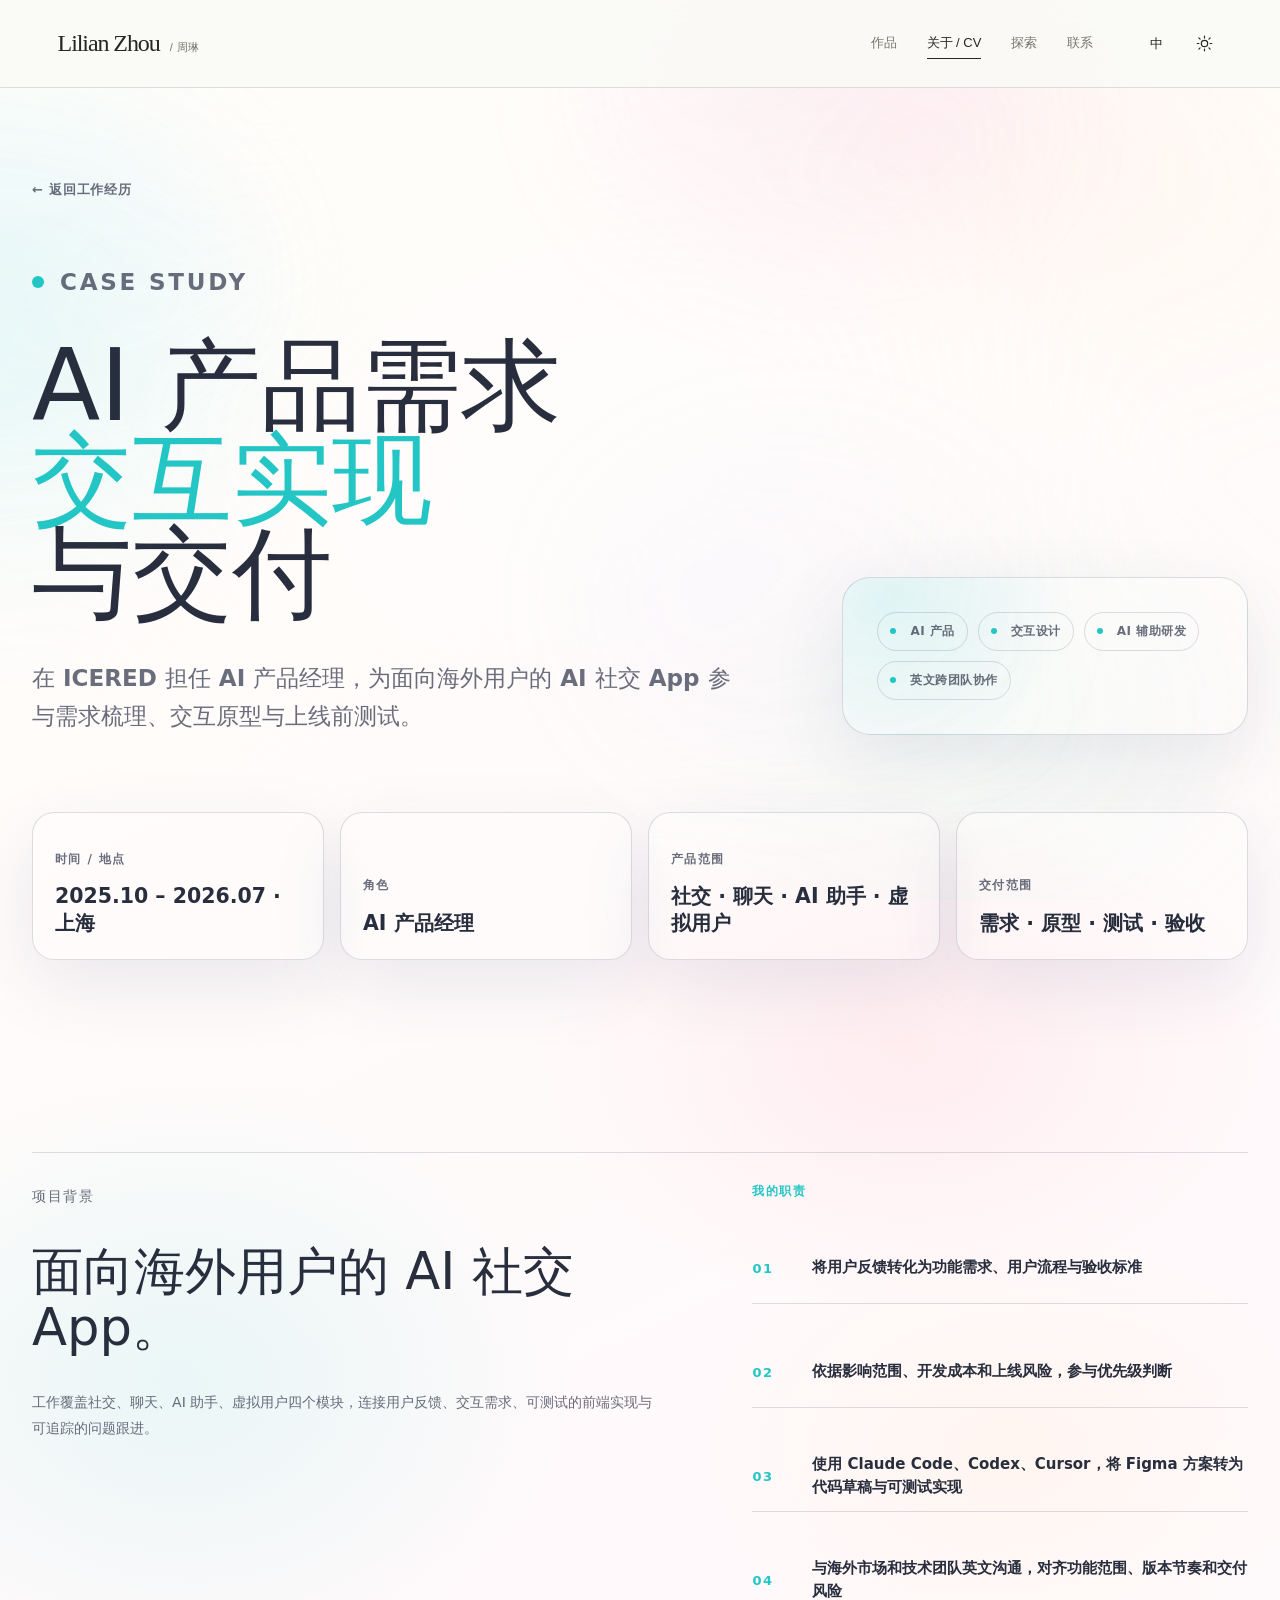
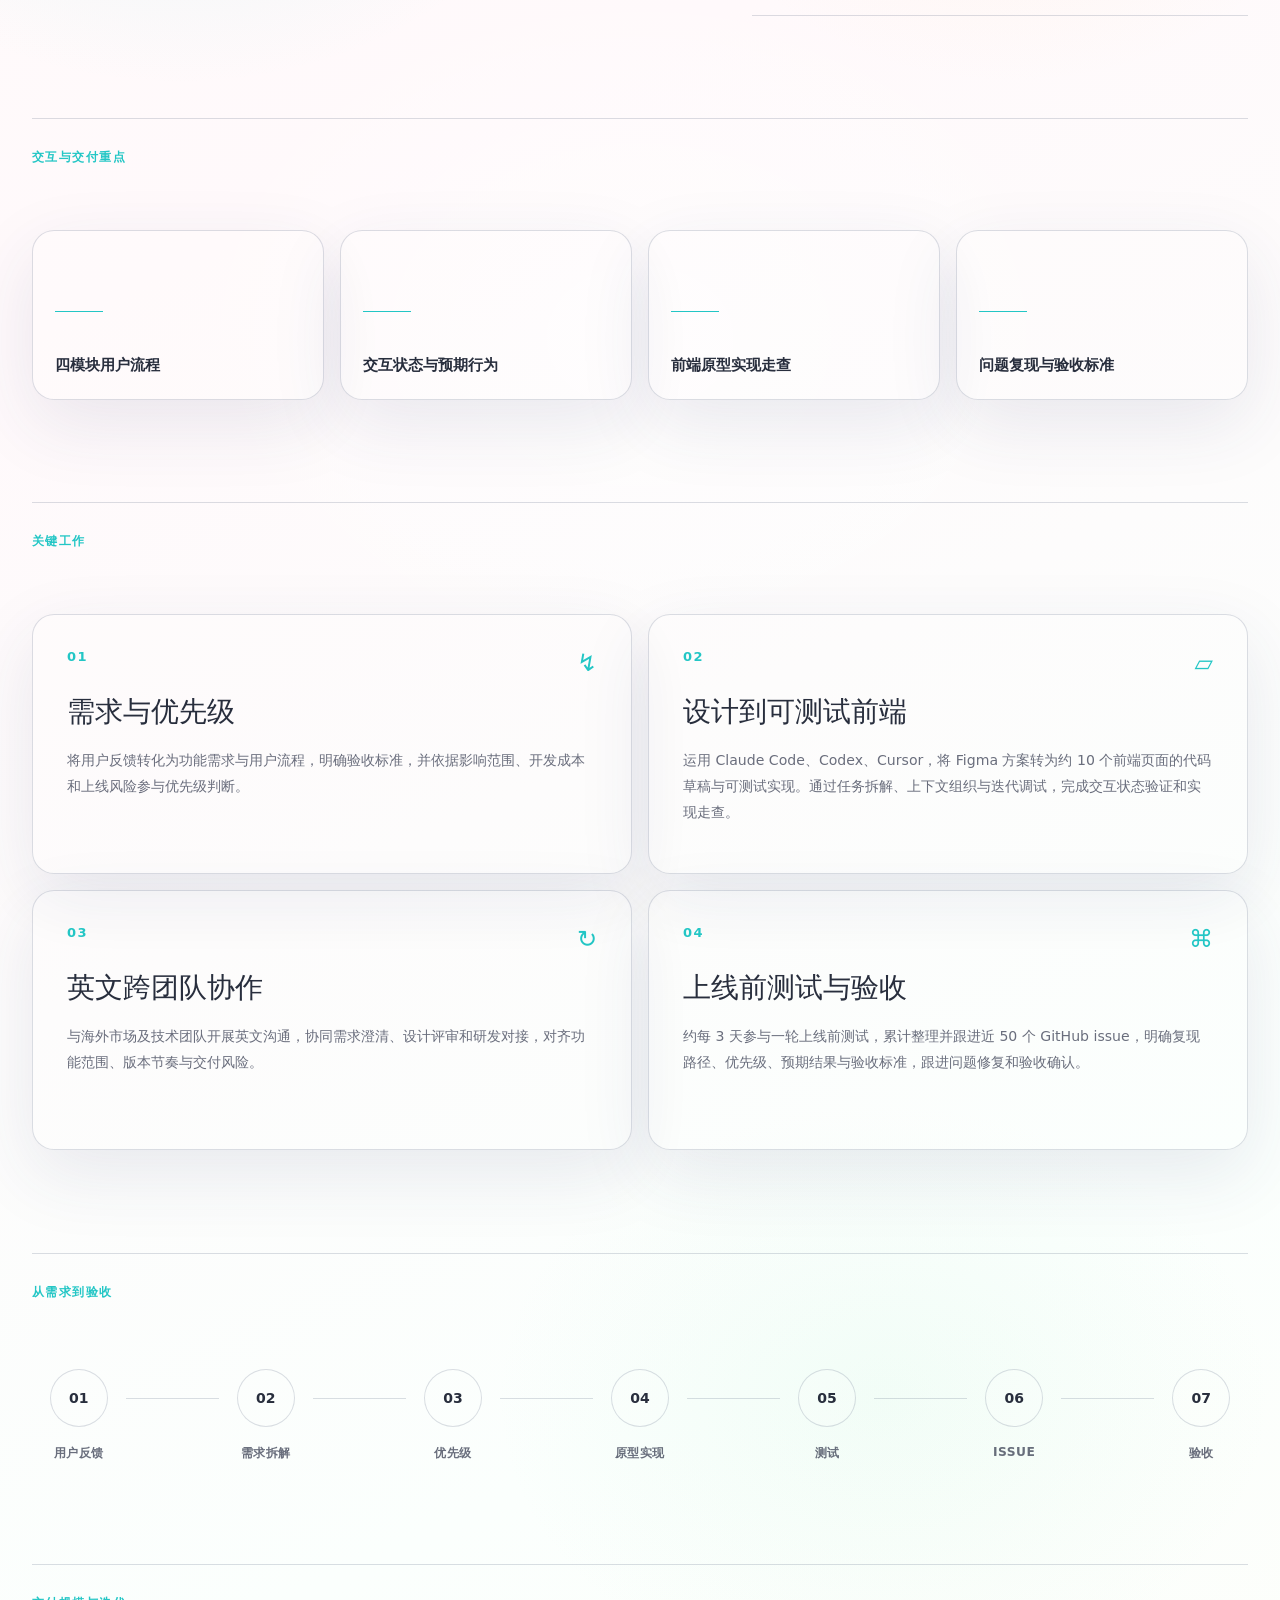
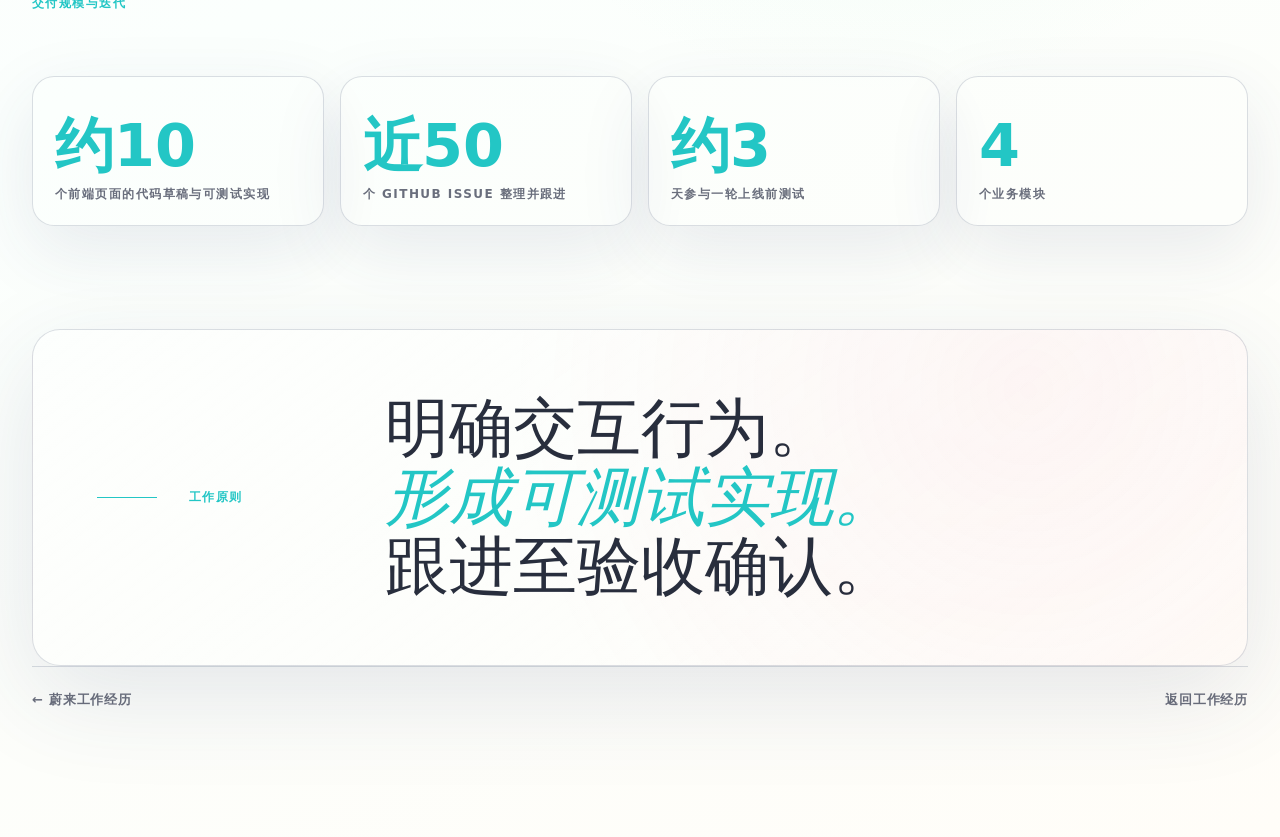
==== work/icered/index.html @ 960e30b1 "Use shared navigation on ICERED experience page" ====
<!doctype html>
<html lang="zh-CN">
  <head>
    <meta charset="utf-8">
    <meta name="viewport" content="width=device-width, initial-scale=1">
    <base href="../../">
    <meta
      name="description"
      content="ICERED AI 产品经理经历，2025.10 至 2026.07：海外 AI 社交产品需求、交互原型、AI 辅助研发与测试验收。"
    >
    <title>ICERED · 周琳 HMI 作品集</title>
    <link rel="icon" type="image/png" href="assets/favicon.png?v=hmi-20261022">
    <link rel="apple-touch-icon" href="assets/favicon.png?v=hmi-20261022">
    <link rel="stylesheet" href="styles.css?v=hmi-20261022">
    <link rel="stylesheet" href="career.css?v=hmi-20261022">
    <link rel="stylesheet" href="ambient.css?v=pointer-polish-20261022">
    <link rel="stylesheet" href="header-behavior.css?v=header-20261022">
    <link rel="stylesheet" href="click-feedback.css?v=pointer-polish-20261022">
  <link rel="stylesheet" href="global-header.css?v=nav-unified-20261023"></head>
  <body data-nav-context="about" data-theme="light" class="project-page experience-page">
    <div class="ambient" aria-hidden="true">
      <span class="glow glow-a"></span>
      <span class="glow glow-b"></span>
      <span class="glow glow-c"></span>
    </div>

    <header class="global-header">
  <div class="global-header-inner">
    <a class="global-brand" href="index.html#home" aria-label="Lilian Zhou · 首页">Lilian Zhou <span>/ 周琳</span></a>
    <nav class="global-nav" id="global-navigation" aria-label="主导航">
        <a href="index.html#project" data-nav="work">作品</a>
        <a href="index.html#about" data-nav="about">关于 / CV</a>
        <a href="index.html#gallery" data-nav="gallery">探索</a>
        <a href="index.html#contact" data-nav="contact">联系</a>
    </nav>
    <div class="global-controls">
      <button id="language" class="language-toggle" type="button" aria-label="Switch to English"><span class="lang-current" aria-hidden="true">中</span></button>
      <button id="theme" class="theme-toggle" type="button" aria-label="切换深色模式" aria-pressed="false">
        <svg class="theme-sun" viewBox="0 0 24 24" fill="none" aria-hidden="true"><circle cx="12" cy="12" r="4"/><path d="M12 2.8v2.1M12 19.1v2.1M4.9 4.9l1.5 1.5M17.6 17.6l1.5 1.5M2.8 12h2.1M19.1 12h2.1M4.9 19.1l1.5-1.5M17.6 6.4l1.5-1.5"/></svg>
        <svg class="theme-moon" viewBox="0 0 24 24" fill="none" aria-hidden="true"><path d="M20.1 14.5A7.9 7.9 0 0 1 9.5 3.9a8.5 8.5 0 1 0 10.6 10.6Z"/></svg>
      </button>
      <button class="global-menu-toggle" type="button" aria-controls="global-navigation" aria-expanded="false"><span data-menu-label>菜单</span><svg viewBox="0 0 24 24" fill="none" aria-hidden="true"><path d="M4 8h16M4 16h16"/></svg></button>
    </div>
  </div>
</header>

    <main class="experience-detail" id="experienceDetail">
      <p class="detail-loading" data-i18n="experience.loading">正在加载经历...</p>
    </main>

    <script src="experience-detail.js?v=ambient-20261022-2"></script>
    <script src="ambient.js?v=pointer-polish-20261022"></script>
    <script src="header-behavior.js?v=header-20261022"></script>
    <script src="click-feedback.js?v=pointer-polish-20261022"></script>
  <script src="global-header.js?v=nav-unified-20261023"></script></body>
</html>
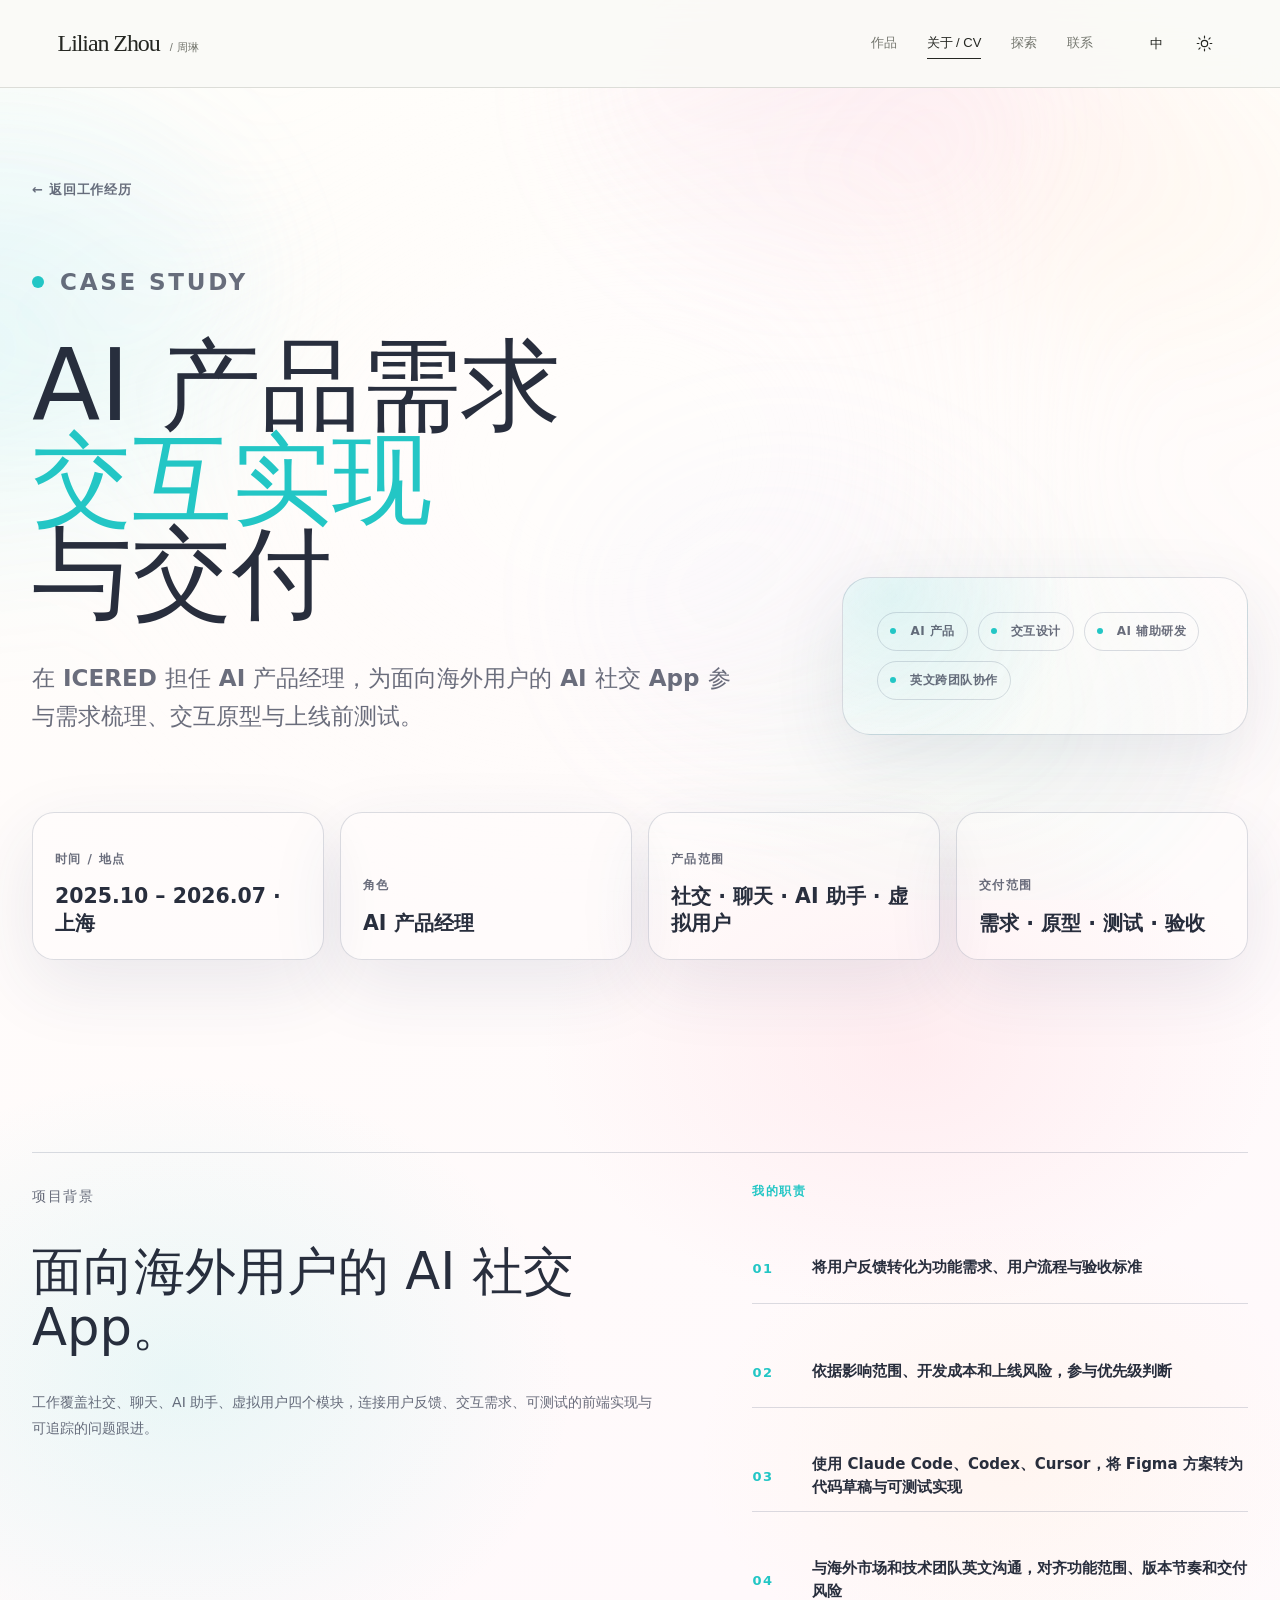
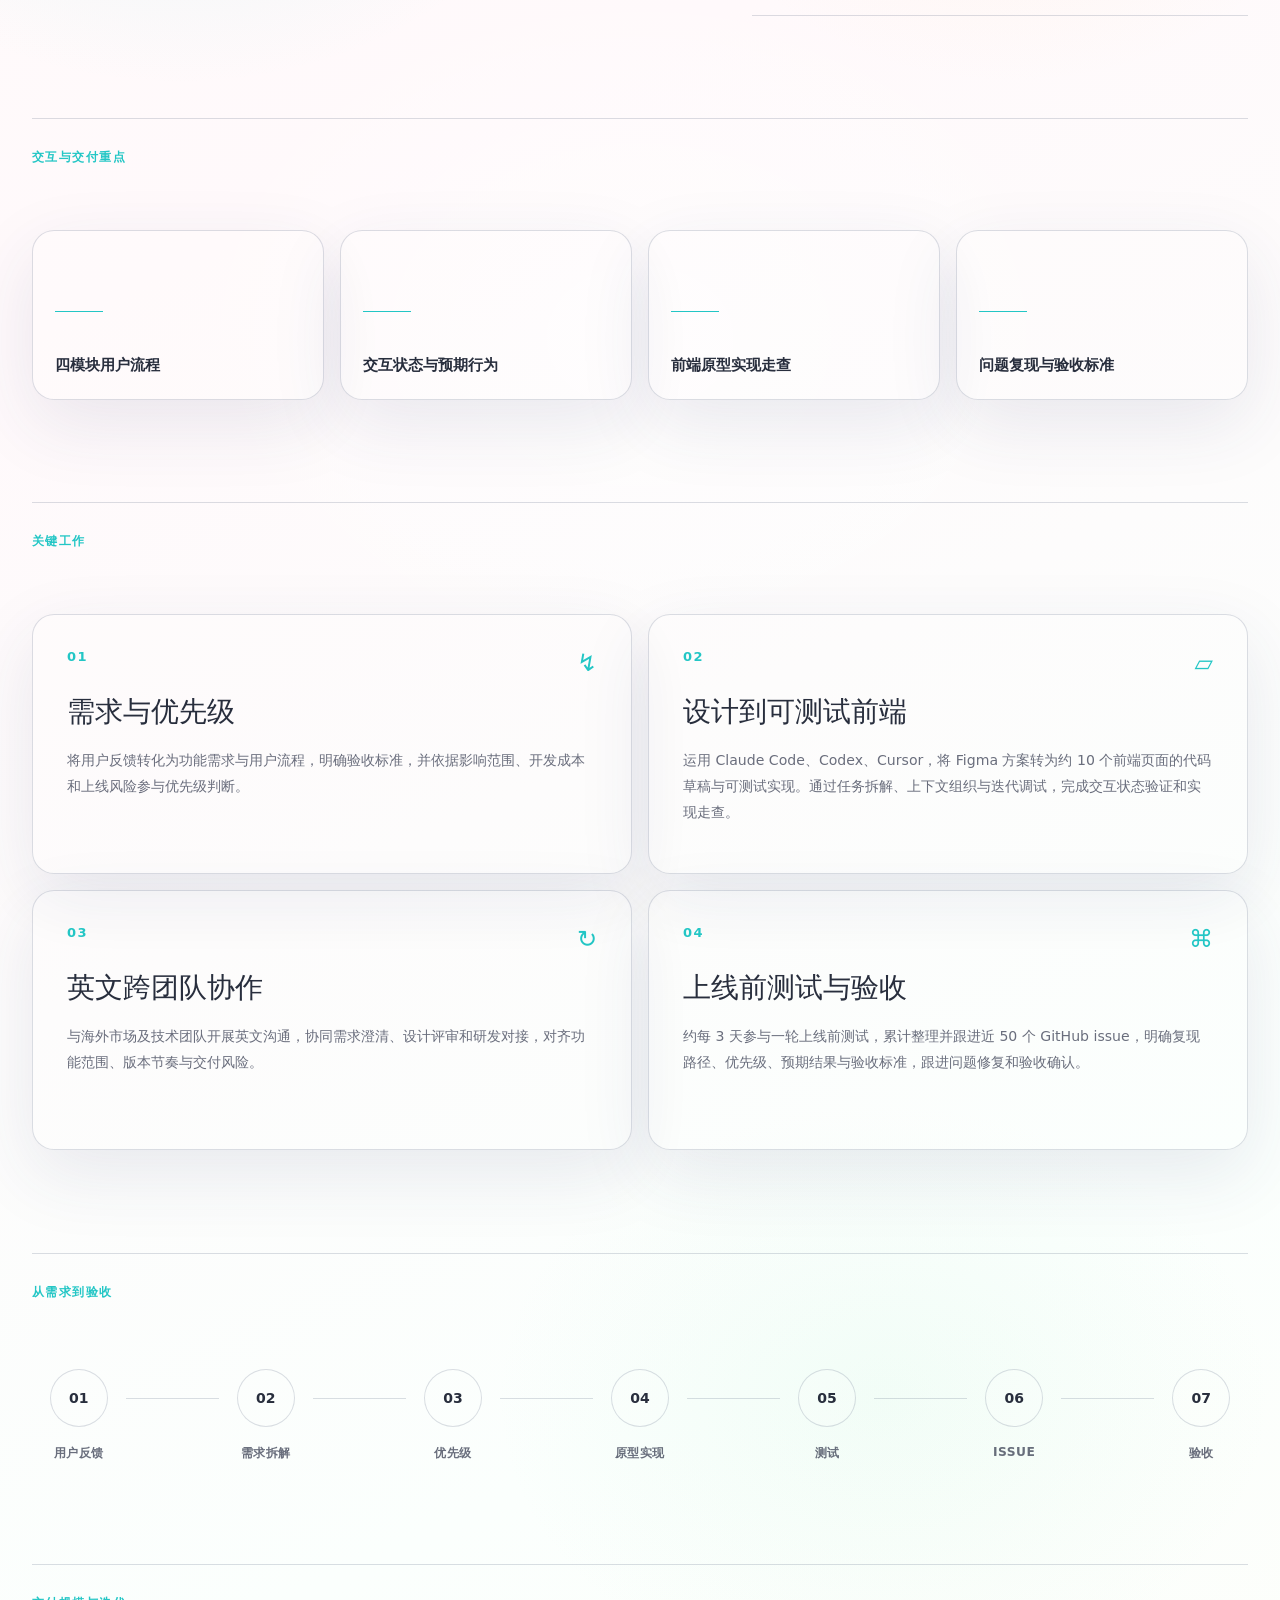
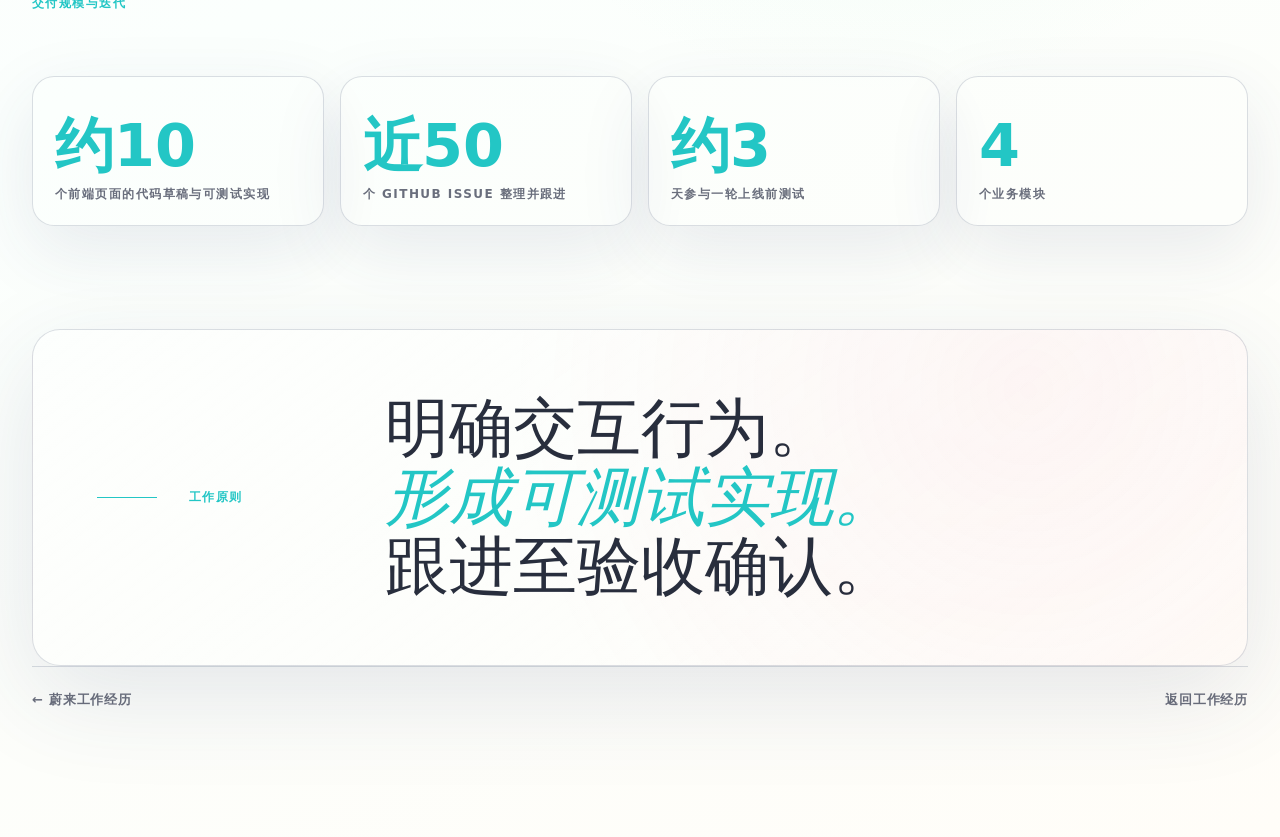
==== commit c4ab8189: "Refresh shared navigation style version on ICERED" ====
--- a/work/icered/index.html
+++ b/work/icered/index.html
@@ -16,7 +16,7 @@
     <link rel="stylesheet" href="ambient.css?v=pointer-polish-20261022">
     <link rel="stylesheet" href="header-behavior.css?v=header-20261022">
     <link rel="stylesheet" href="click-feedback.css?v=pointer-polish-20261022">
-  <link rel="stylesheet" href="global-header.css?v=nav-unified-20261023"></head>
+  <link rel="stylesheet" href="global-header.css?v=nav-unified-20261023-final"></head>
   <body data-nav-context="about" data-theme="light" class="project-page experience-page">
     <div class="ambient" aria-hidden="true">
       <span class="glow glow-a"></span>
@@ -53,4 +53,4 @@
     <script src="header-behavior.js?v=header-20261022"></script>
     <script src="click-feedback.js?v=pointer-polish-20261022"></script>
   <script src="global-header.js?v=nav-unified-20261023"></script></body>
-</html>+</html>
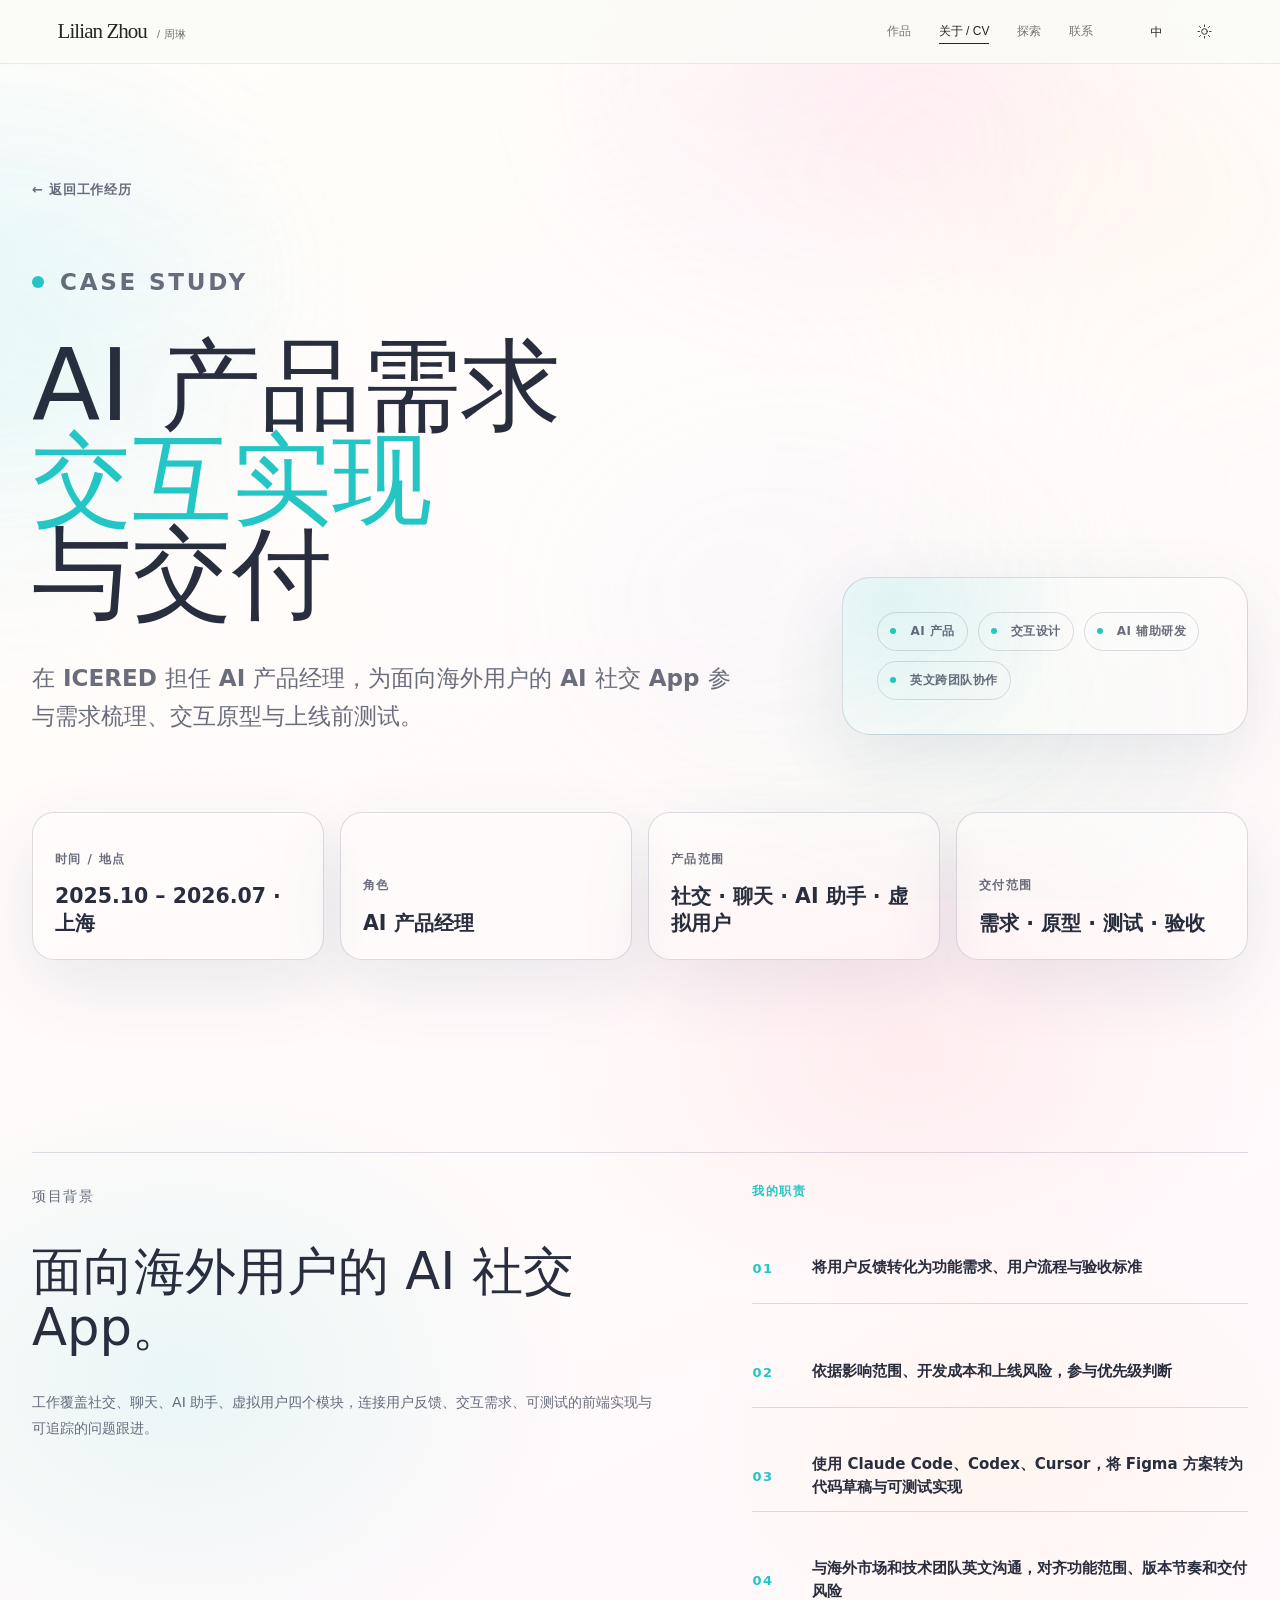
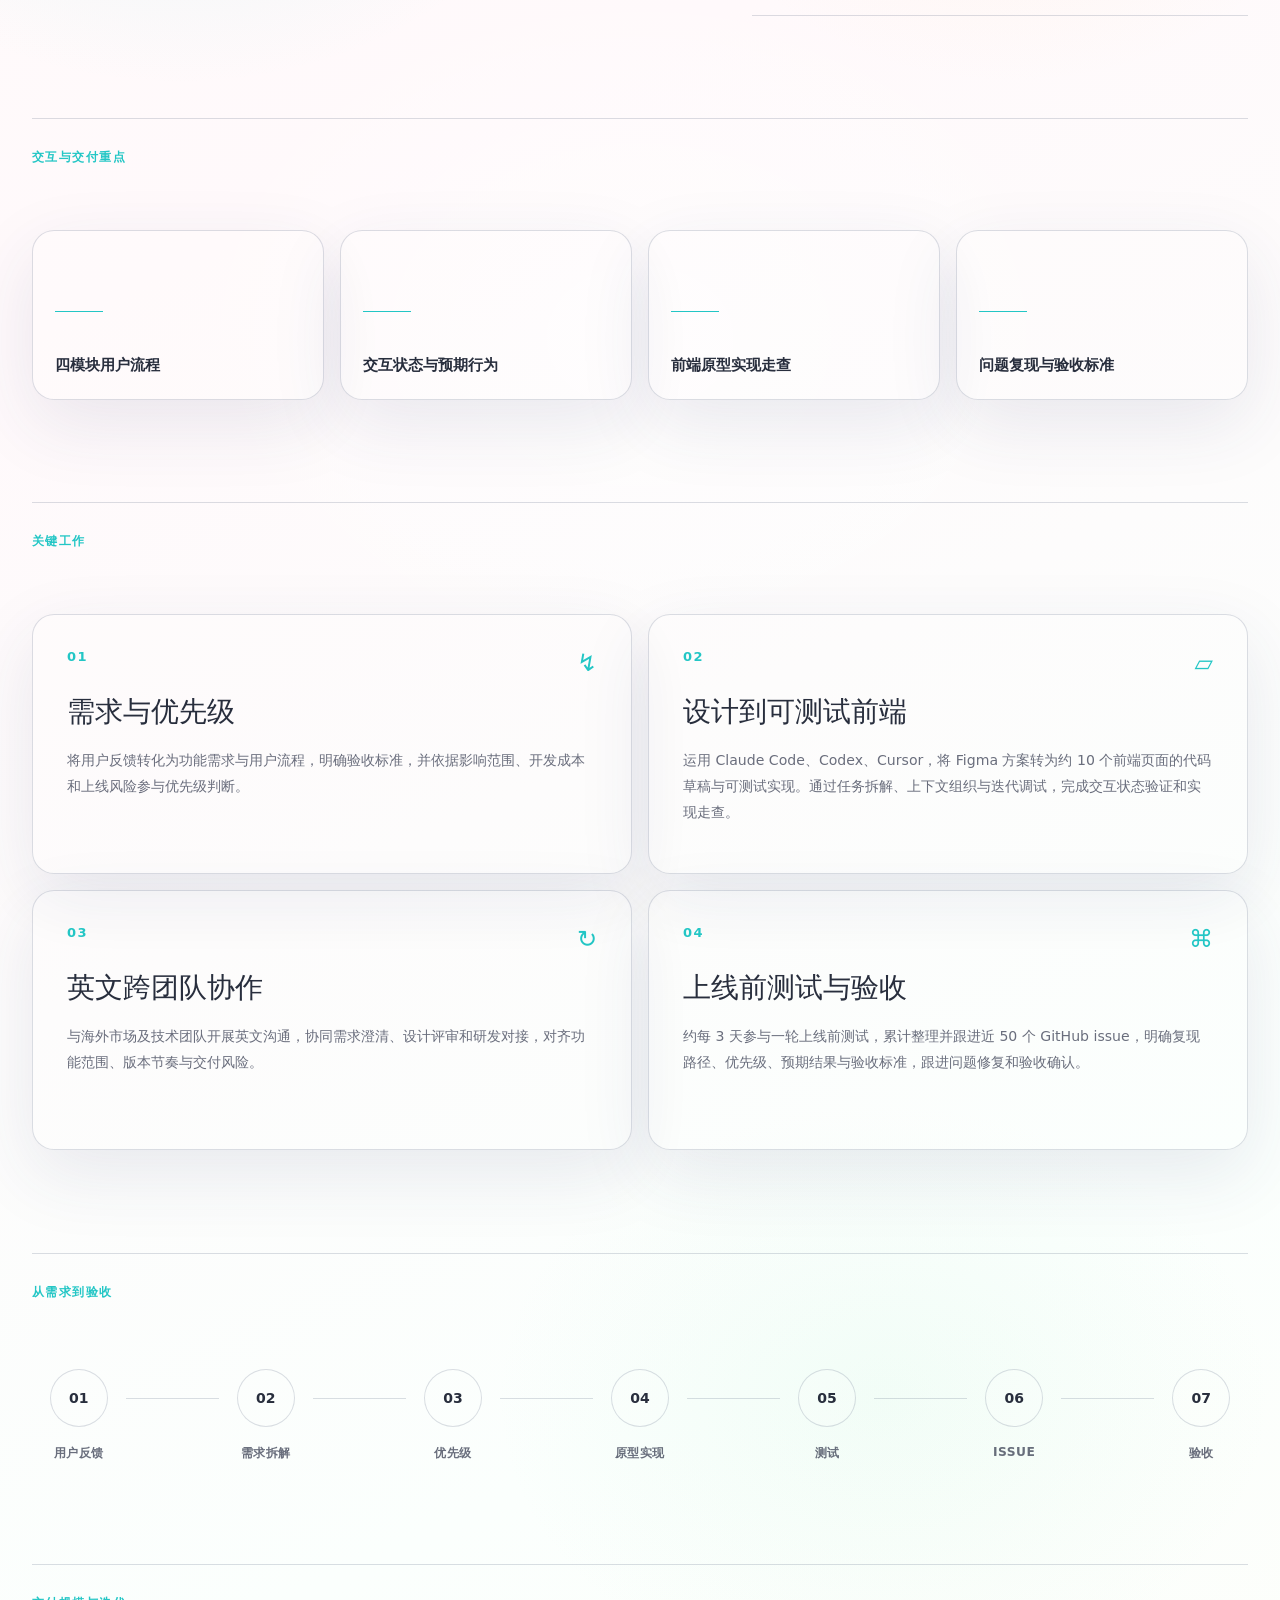
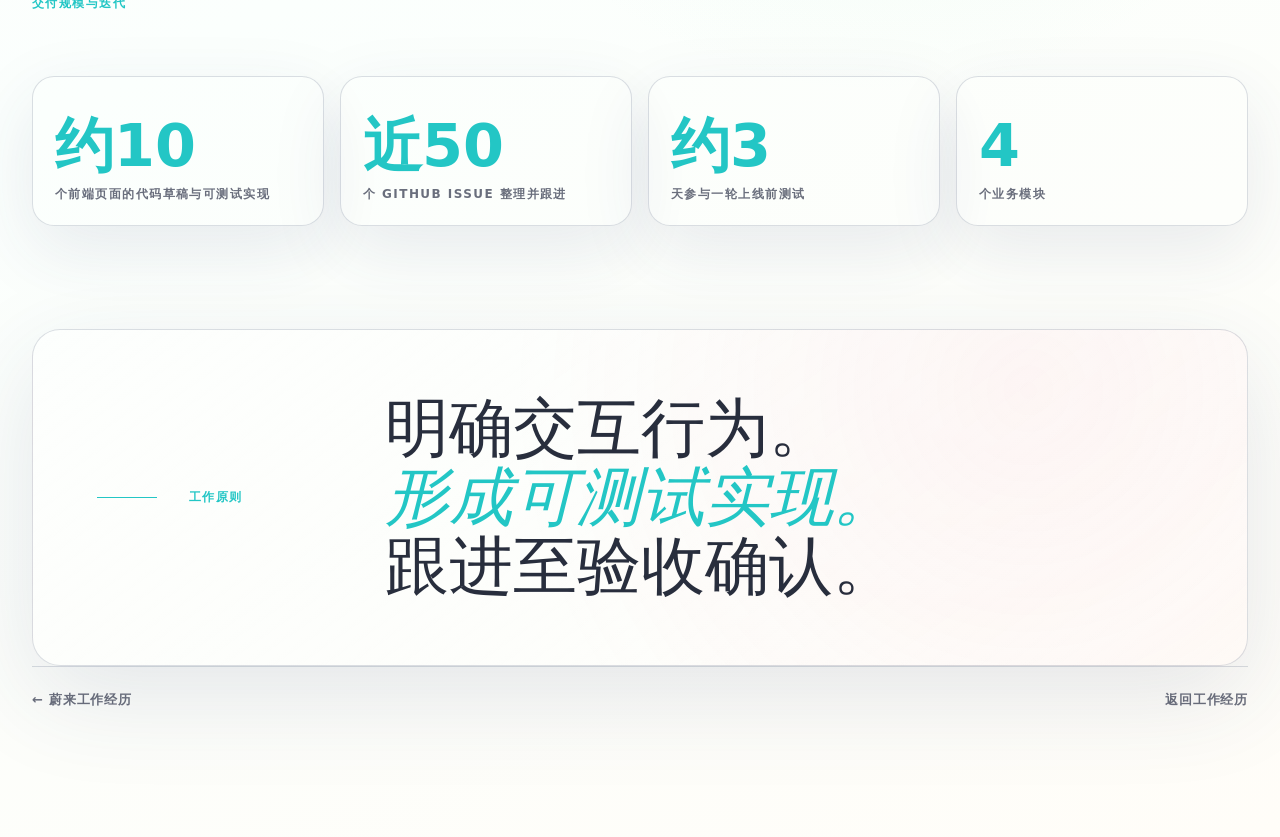
==== commit 1e6e89af: "Apply refined header style to ICERED" ====
--- a/work/icered/index.html
+++ b/work/icered/index.html
@@ -16,7 +16,7 @@
     <link rel="stylesheet" href="ambient.css?v=pointer-polish-20261022">
     <link rel="stylesheet" href="header-behavior.css?v=header-20261022">
     <link rel="stylesheet" href="click-feedback.css?v=pointer-polish-20261022">
-  <link rel="stylesheet" href="global-header.css?v=nav-unified-20261023-final"></head>
+  <link rel="stylesheet" href="global-header.css?v=nav-refined-20261023"></head>
   <body data-nav-context="about" data-theme="light" class="project-page experience-page">
     <div class="ambient" aria-hidden="true">
       <span class="glow glow-a"></span>
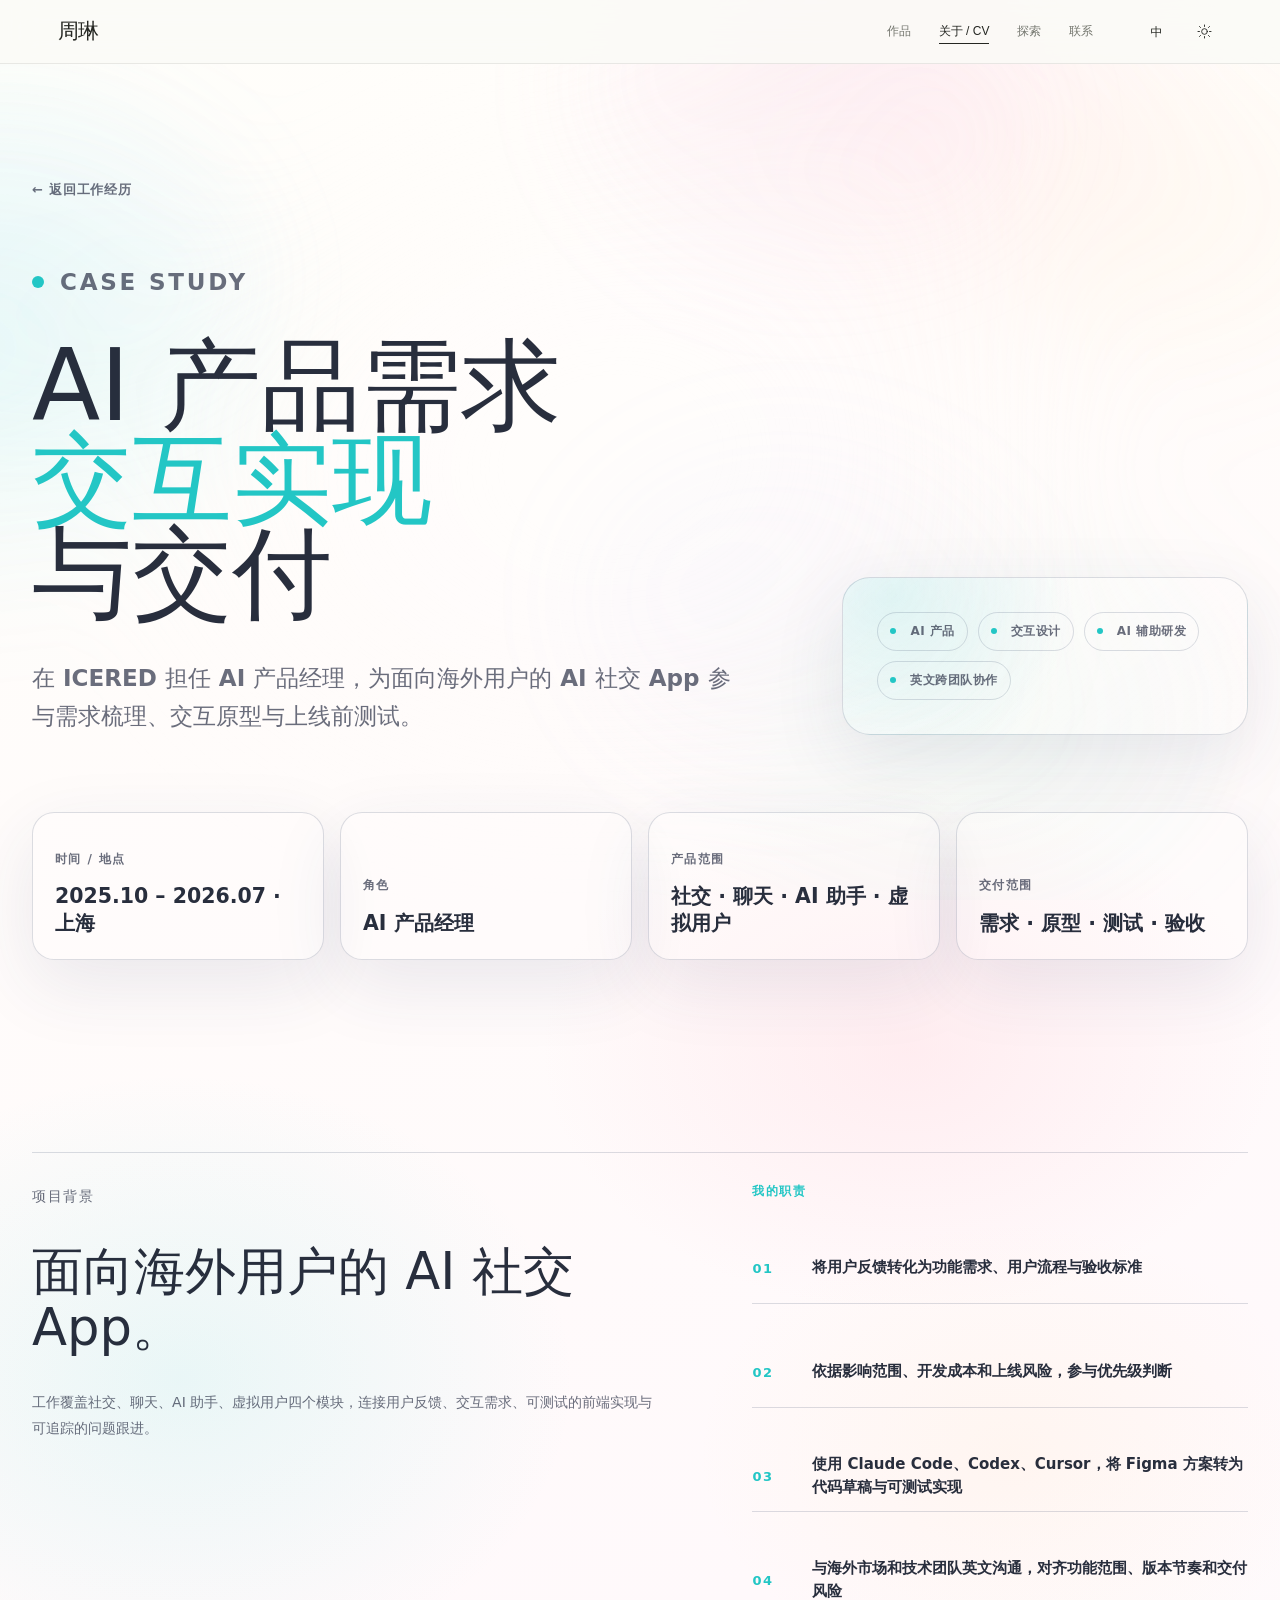
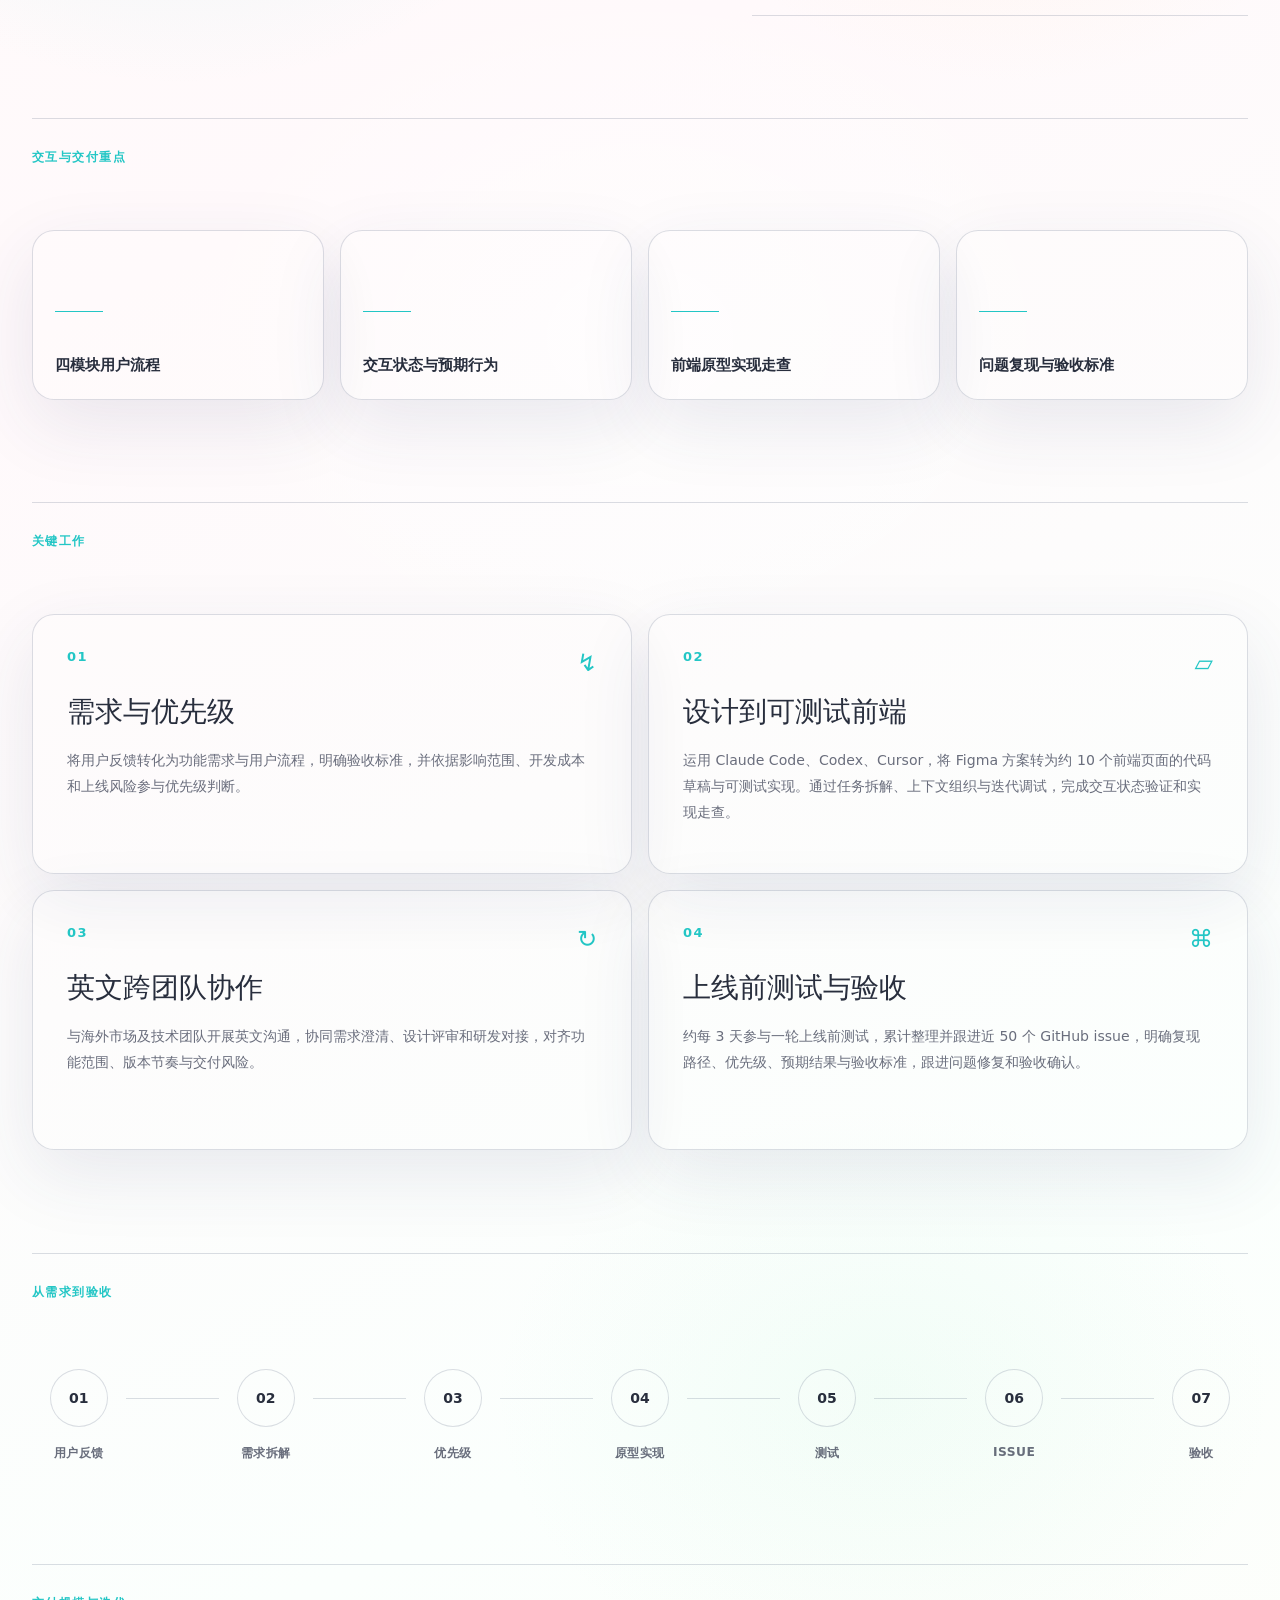
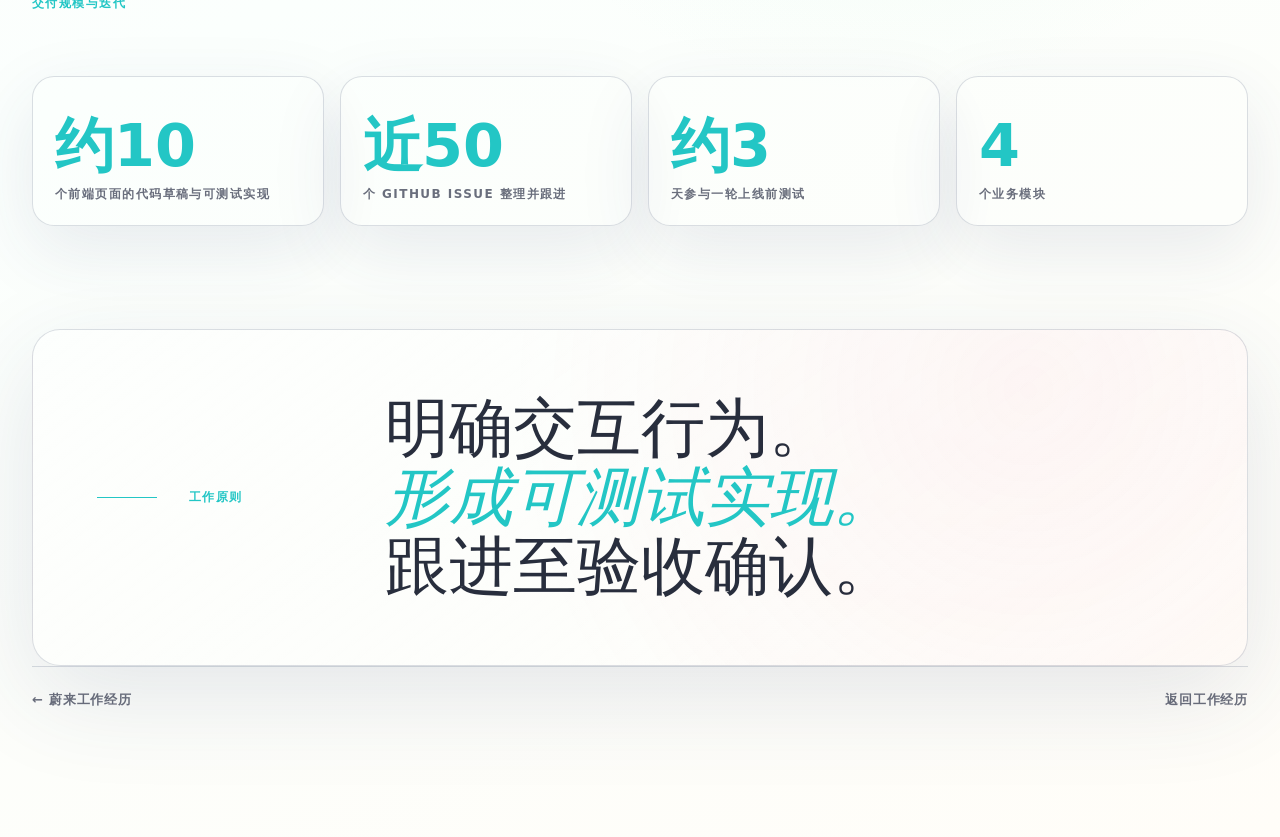
==== commit fe979760: "Localize ICERED navigation identity by language" ====
--- a/work/icered/index.html
+++ b/work/icered/index.html
@@ -26,7 +26,7 @@
 
     <header class="global-header">
   <div class="global-header-inner">
-    <a class="global-brand" href="index.html#home" aria-label="Lilian Zhou · 首页">Lilian Zhou <span>/ 周琳</span></a>
+    <a class="global-brand" href="index.html#home" aria-label="周琳 · 首页">周琳</a>
     <nav class="global-nav" id="global-navigation" aria-label="主导航">
         <a href="index.html#project" data-nav="work">作品</a>
         <a href="index.html#about" data-nav="about">关于 / CV</a>
@@ -52,5 +52,5 @@
     <script src="ambient.js?v=pointer-polish-20261022"></script>
     <script src="header-behavior.js?v=header-20261022"></script>
     <script src="click-feedback.js?v=pointer-polish-20261022"></script>
-  <script src="global-header.js?v=nav-unified-20261023"></script></body>
+  <script src="global-header.js?v=names-20261023"></script></body>
 </html>
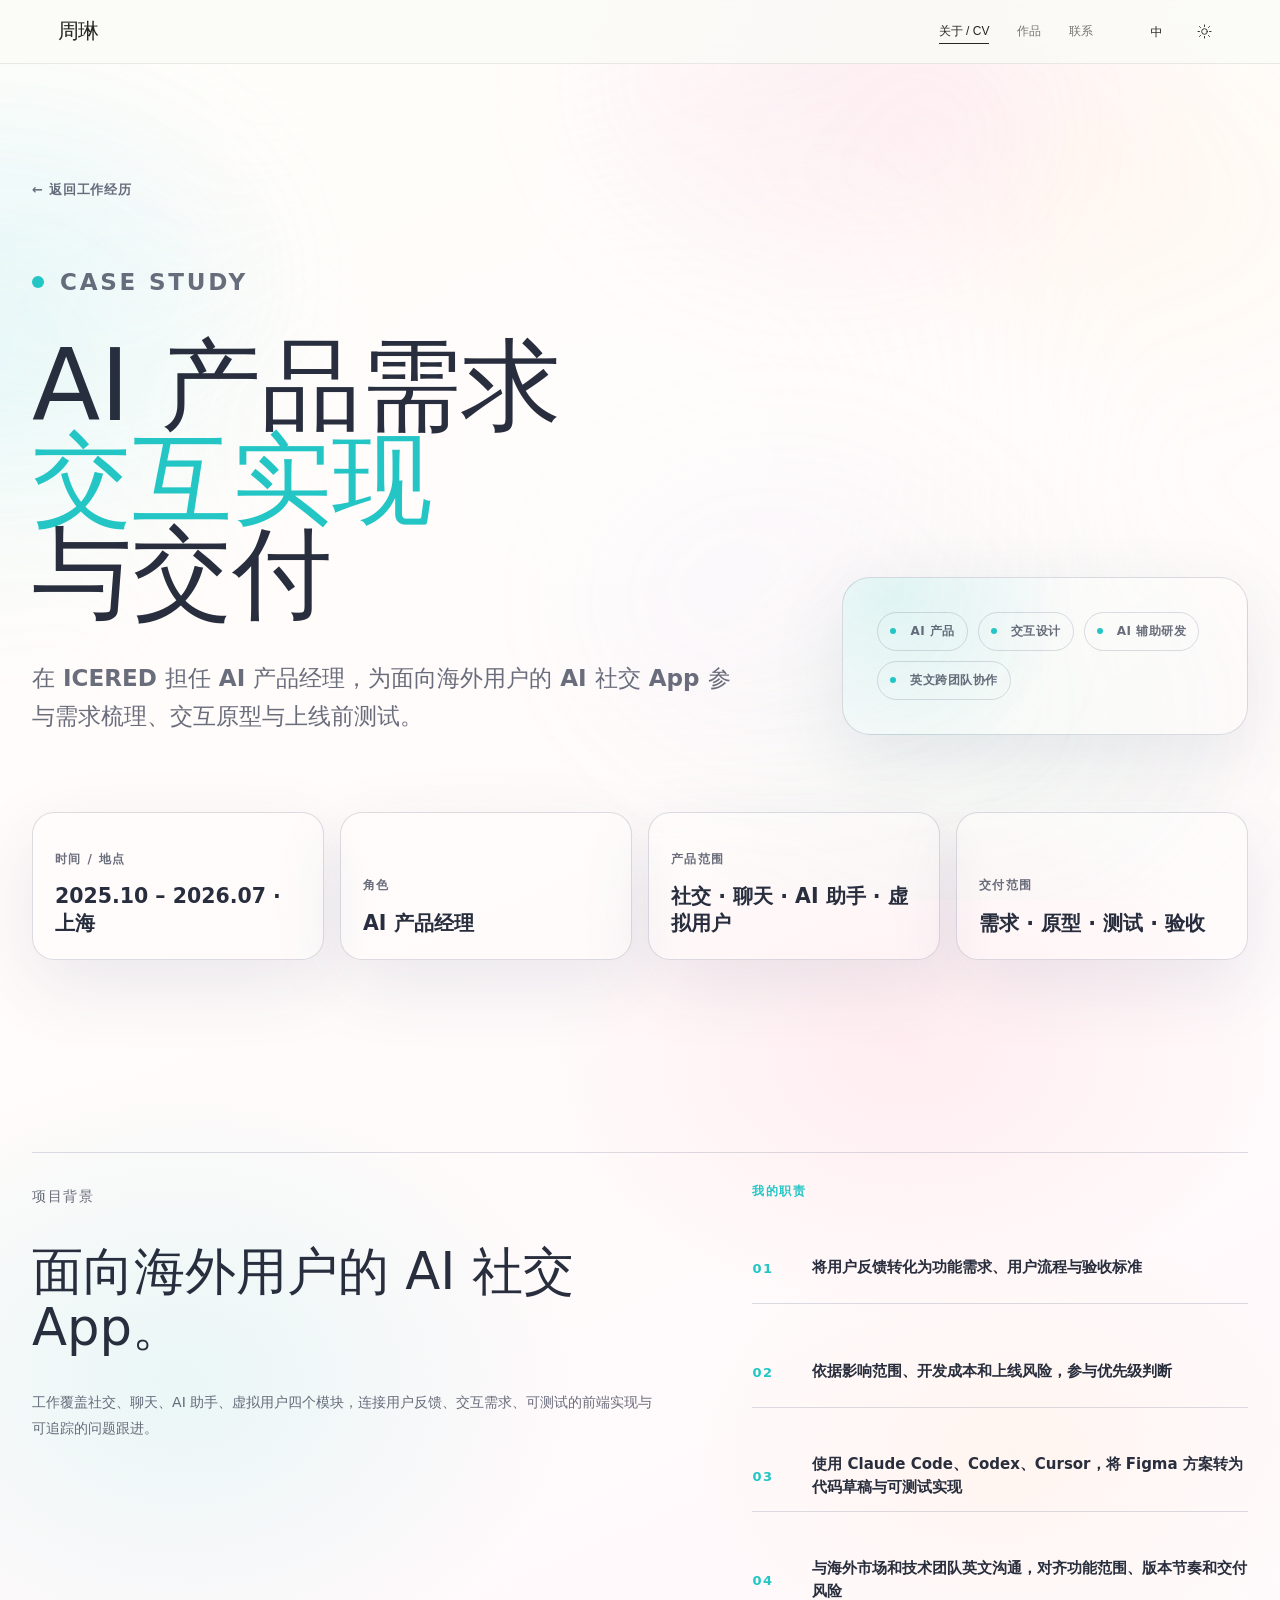
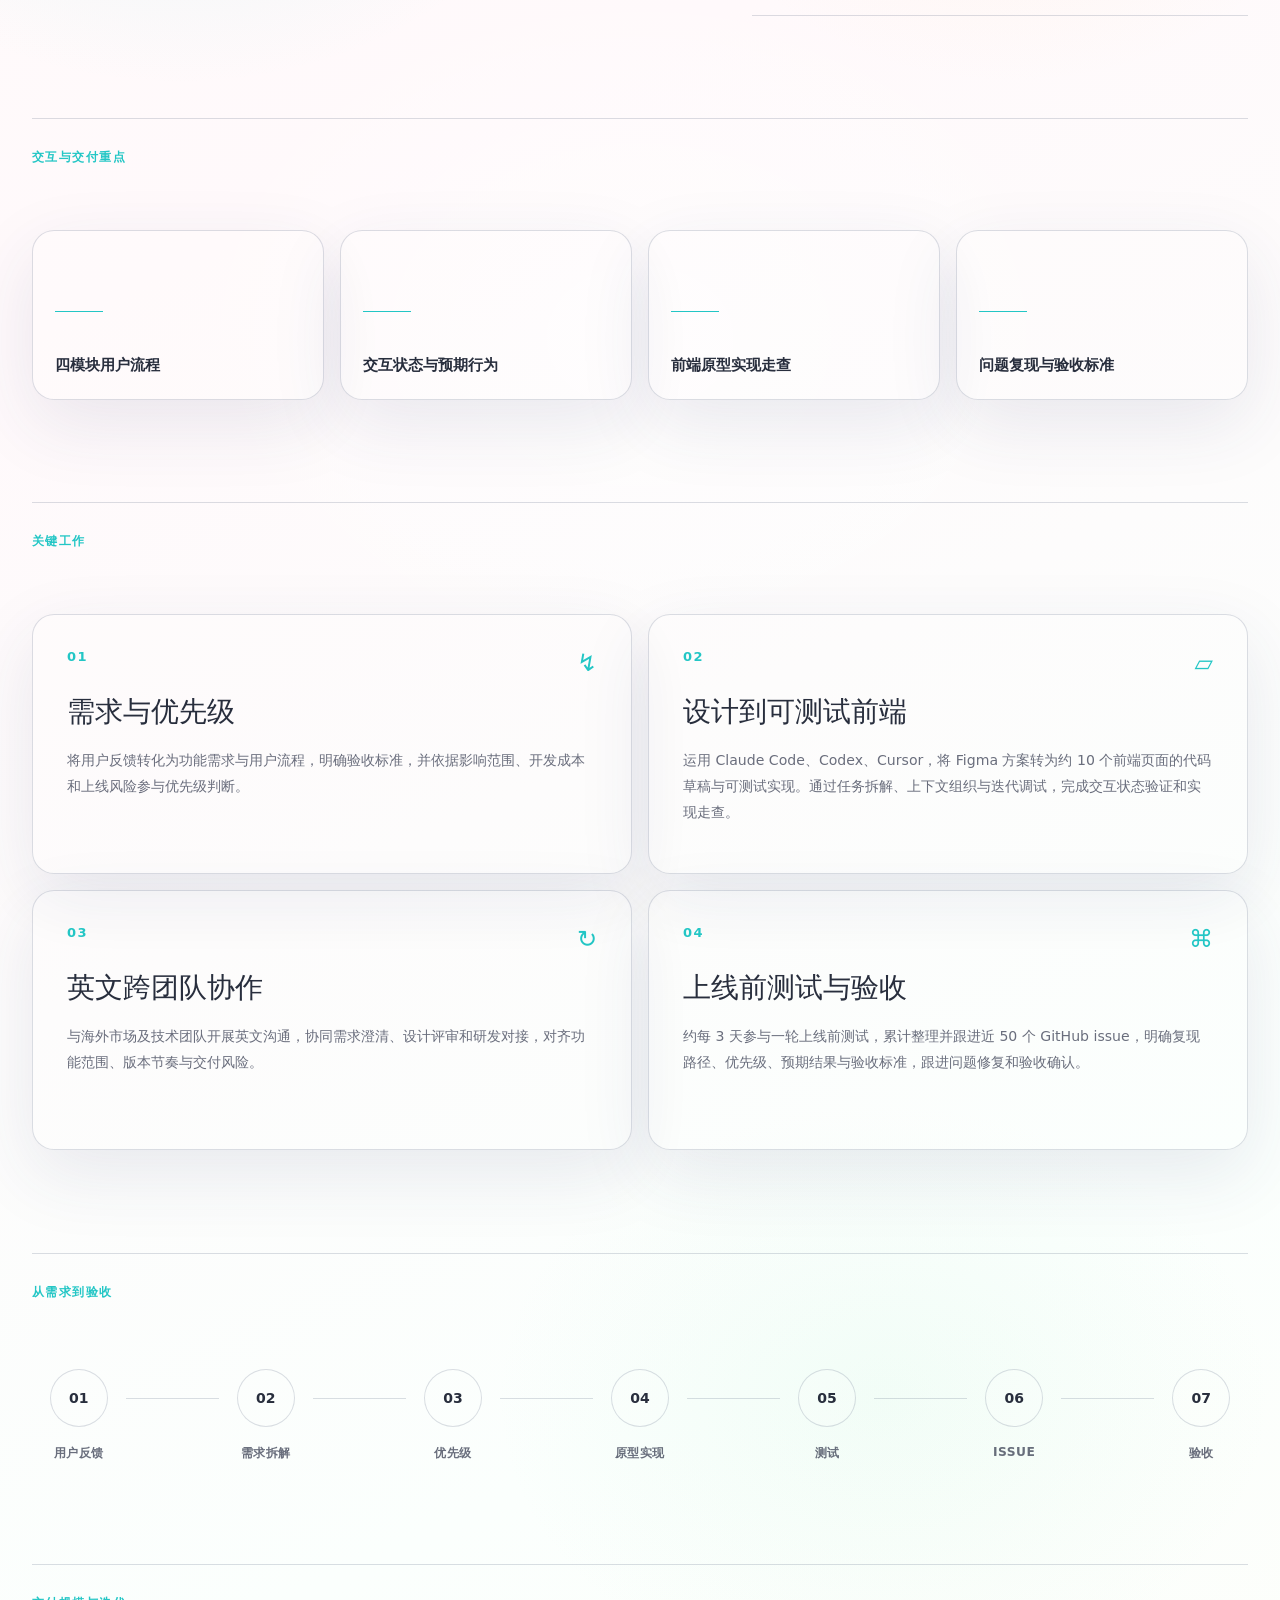
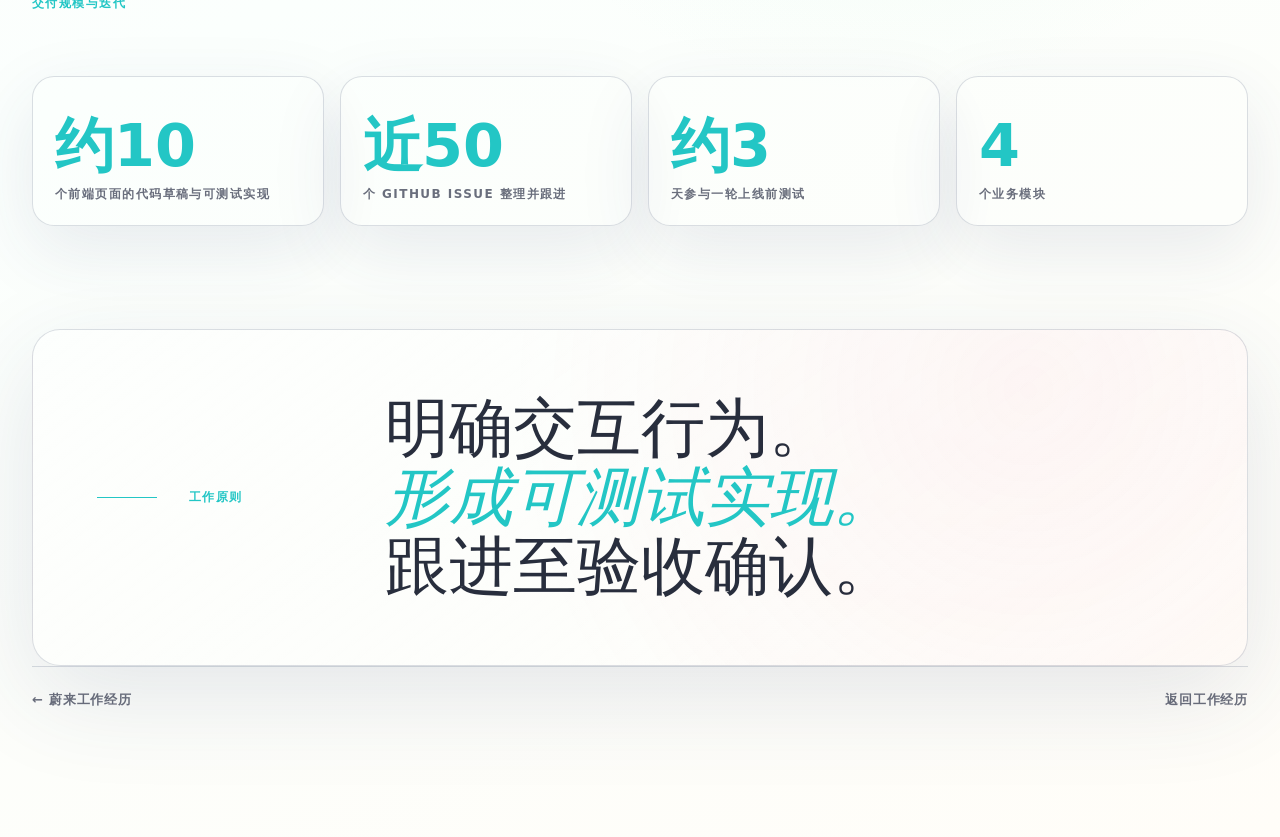
==== commit 92382bb2: "Align ICERED navigation with homepage reading order" ====
--- a/work/icered/index.html
+++ b/work/icered/index.html
@@ -28,9 +28,8 @@
   <div class="global-header-inner">
     <a class="global-brand" href="index.html#home" aria-label="周琳 · 首页">周琳</a>
     <nav class="global-nav" id="global-navigation" aria-label="主导航">
+        <a href="index.html#about" data-nav="about">关于 / CV</a>
         <a href="index.html#project" data-nav="work">作品</a>
-        <a href="index.html#about" data-nav="about">关于 / CV</a>
-        <a href="index.html#gallery" data-nav="gallery">探索</a>
         <a href="index.html#contact" data-nav="contact">联系</a>
     </nav>
     <div class="global-controls">
@@ -52,5 +51,5 @@
     <script src="ambient.js?v=pointer-polish-20261022"></script>
     <script src="header-behavior.js?v=header-20261022"></script>
     <script src="click-feedback.js?v=pointer-polish-20261022"></script>
-  <script src="global-header.js?v=names-20261023"></script></body>
+  <script src="global-header.js?v=work-gallery-20261023"></script></body>
 </html>
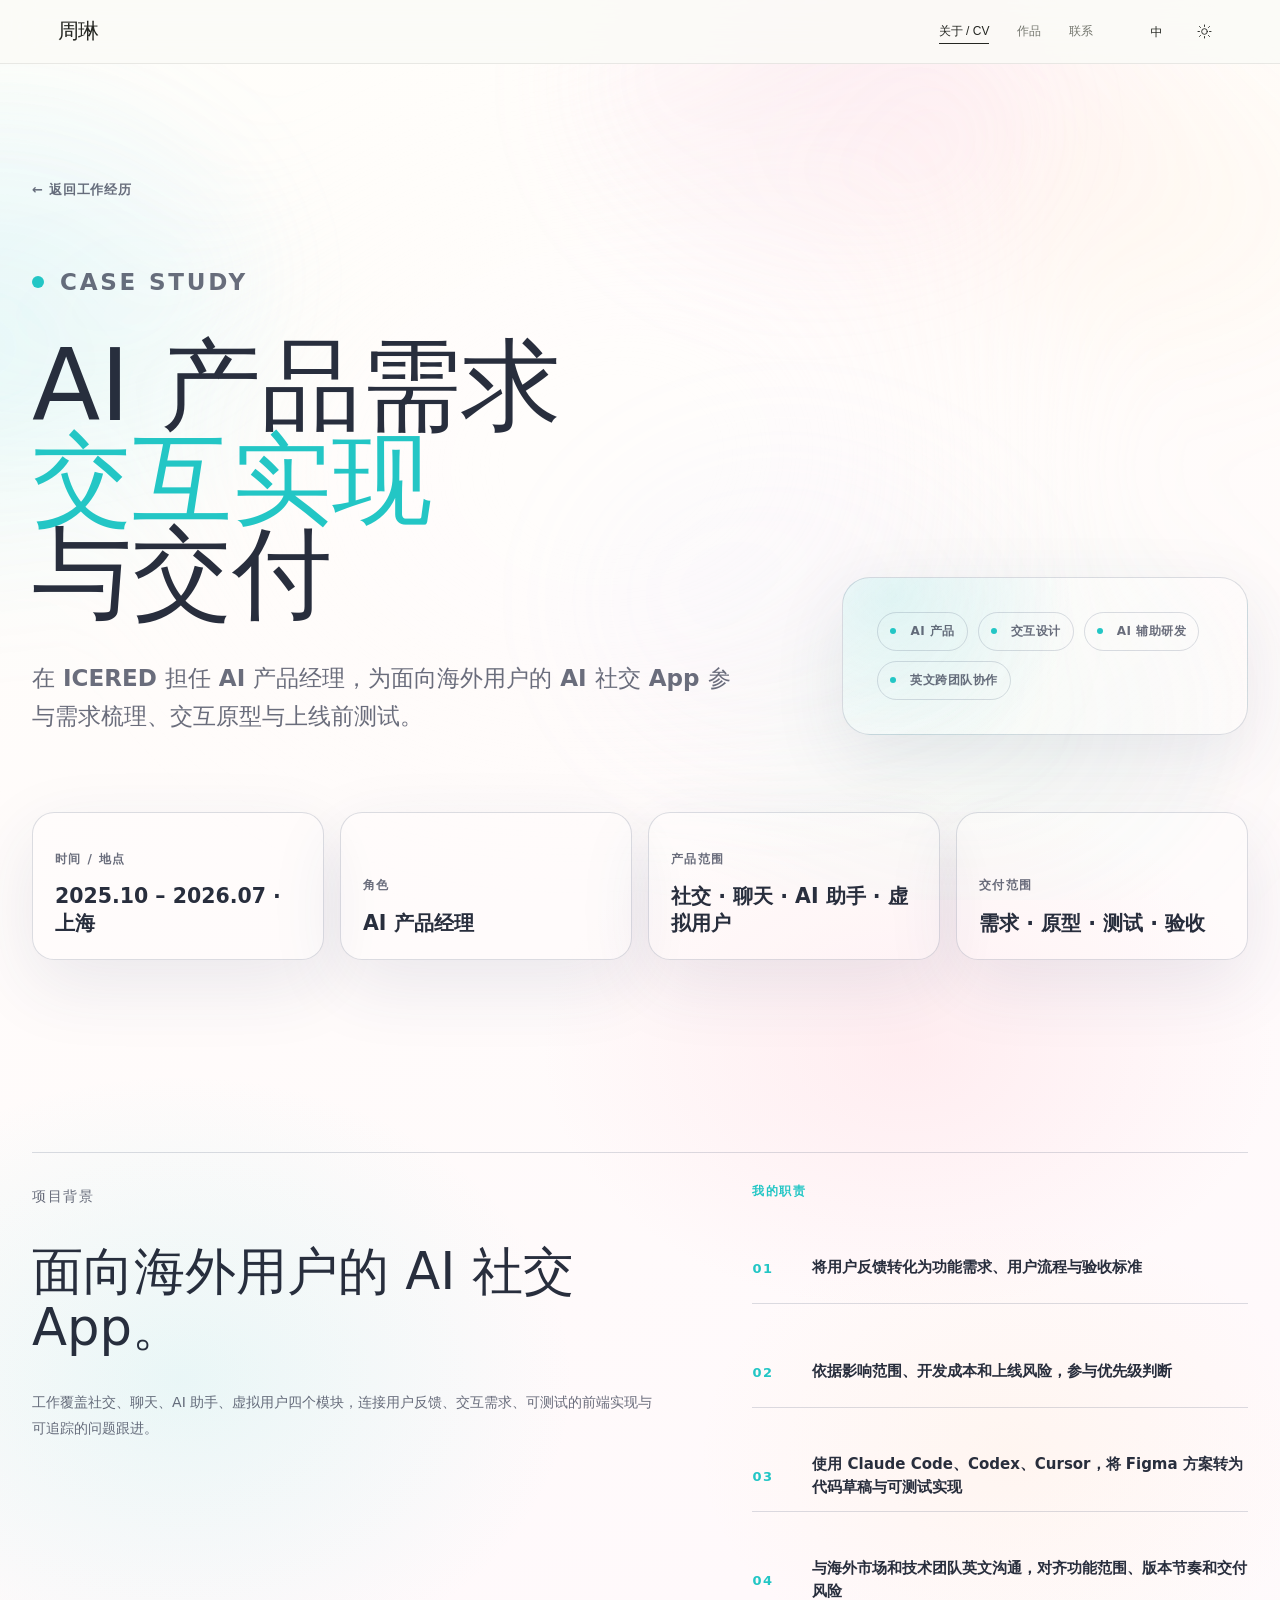
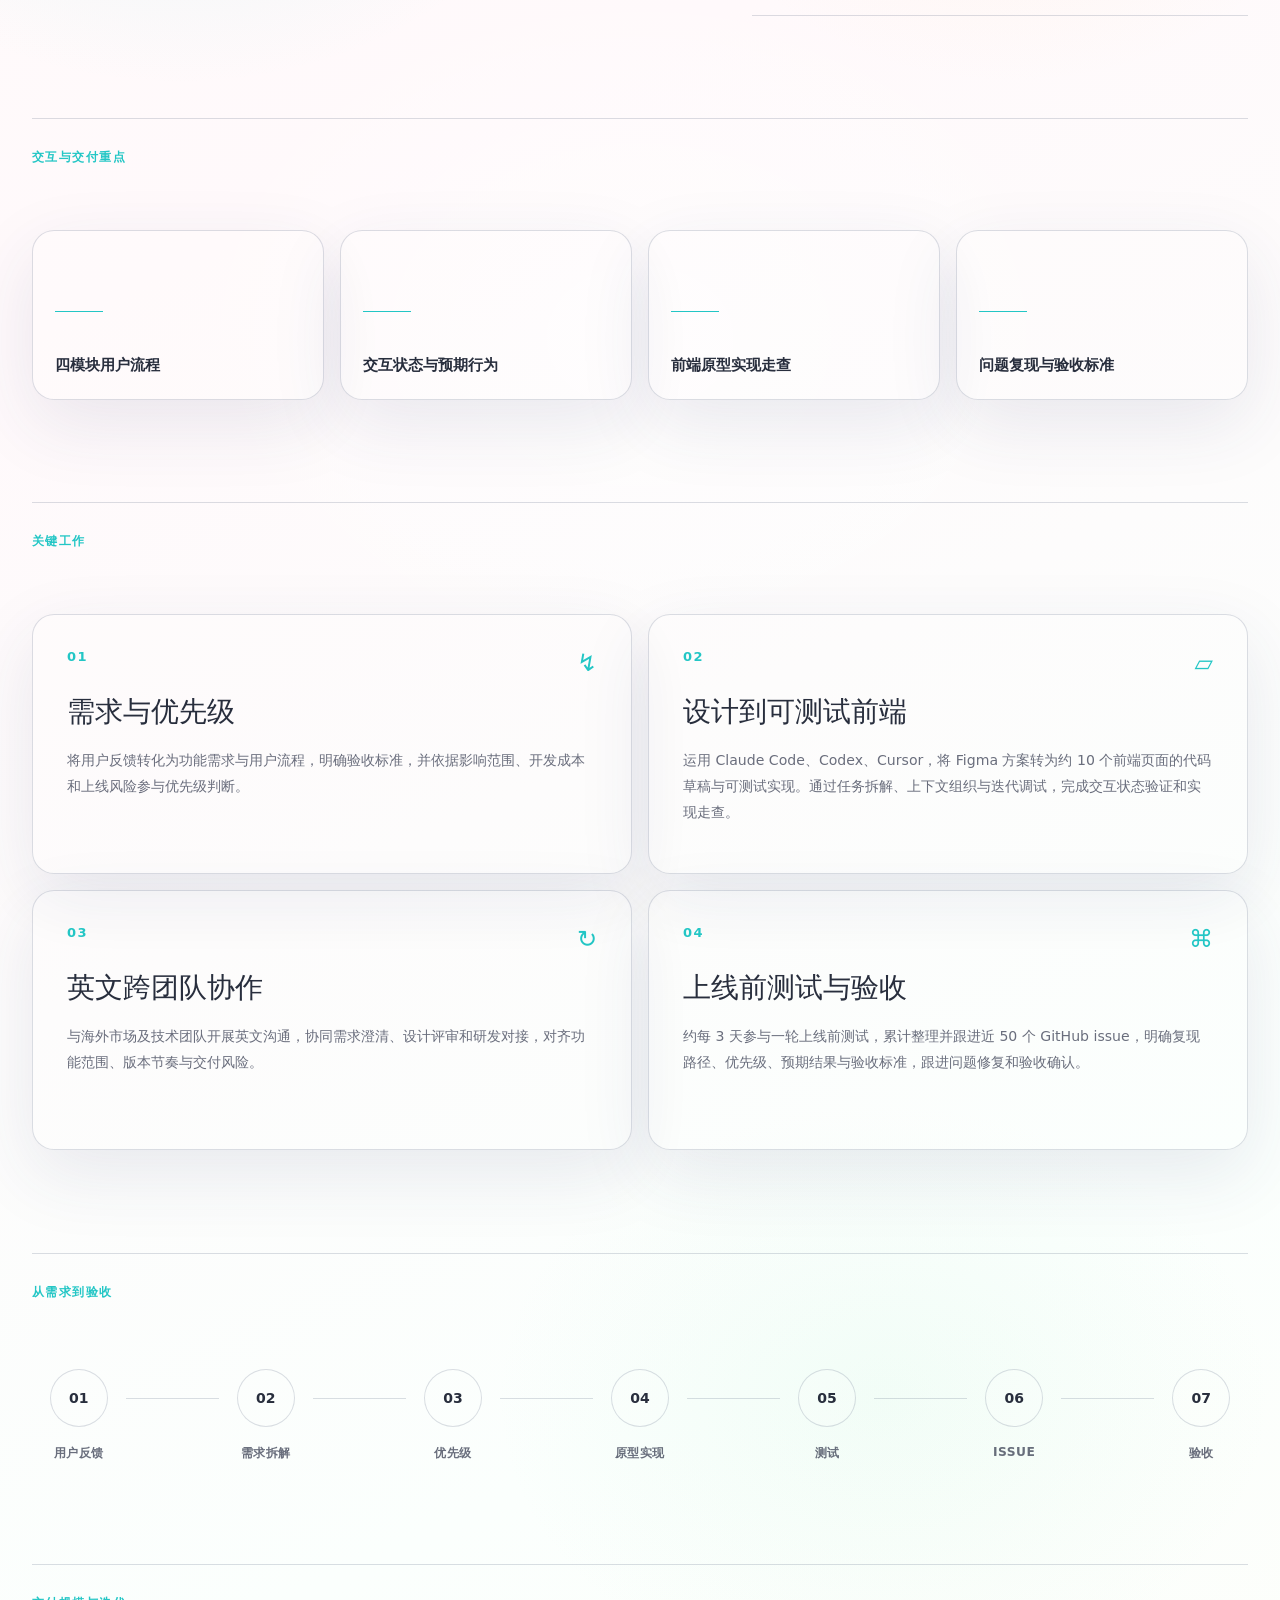
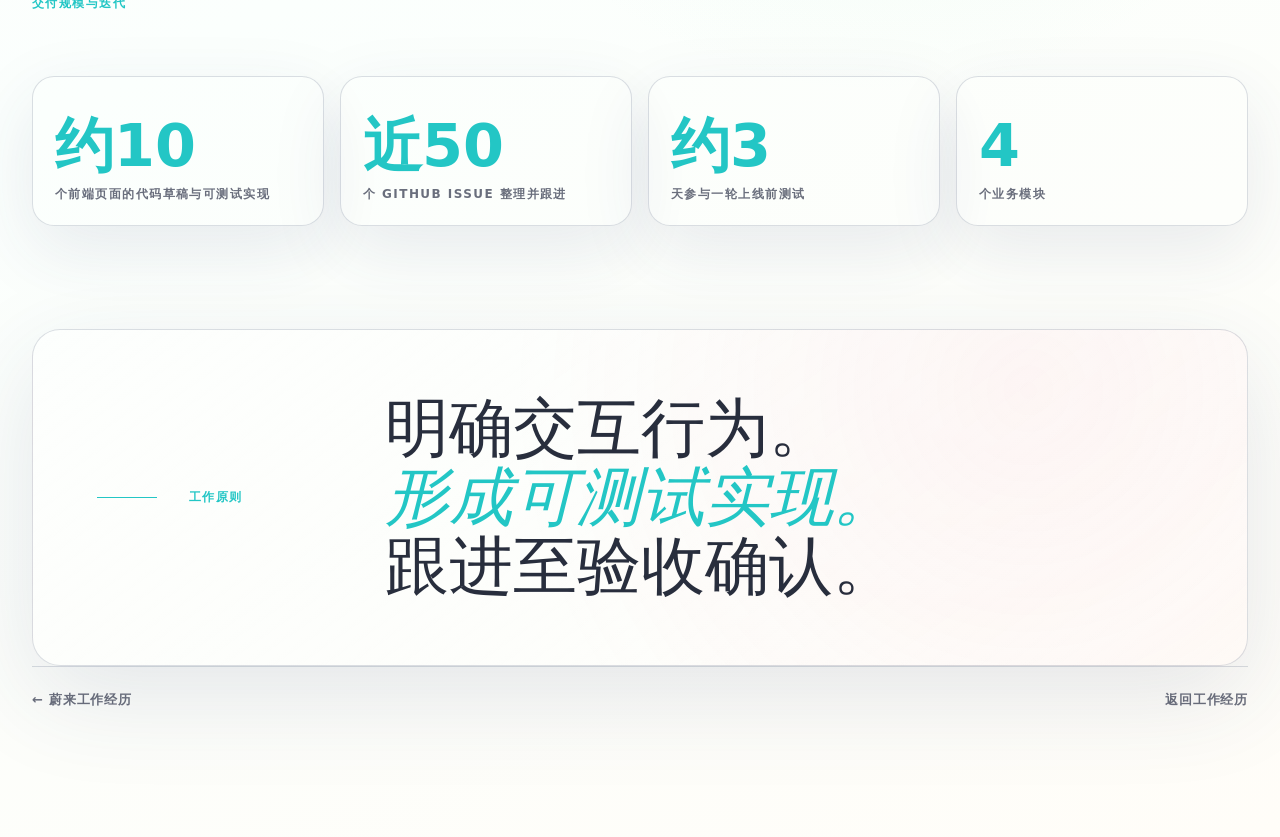
==== commit 435ded39: "Link ICERED navigation to the independent work gallery" ====
--- a/work/icered/index.html
+++ b/work/icered/index.html
@@ -29,7 +29,7 @@
     <a class="global-brand" href="index.html#home" aria-label="周琳 · 首页">周琳</a>
     <nav class="global-nav" id="global-navigation" aria-label="主导航">
         <a href="index.html#about" data-nav="about">关于 / CV</a>
-        <a href="index.html#project" data-nav="work">作品</a>
+        <a href="work.html" data-nav="work">作品</a>
         <a href="index.html#contact" data-nav="contact">联系</a>
     </nav>
     <div class="global-controls">
@@ -51,5 +51,5 @@
     <script src="ambient.js?v=pointer-polish-20261022"></script>
     <script src="header-behavior.js?v=header-20261022"></script>
     <script src="click-feedback.js?v=pointer-polish-20261022"></script>
-  <script src="global-header.js?v=work-gallery-20261023"></script></body>
+  <script src="global-header.js?v=work-entry-20261023"></script></body>
 </html>
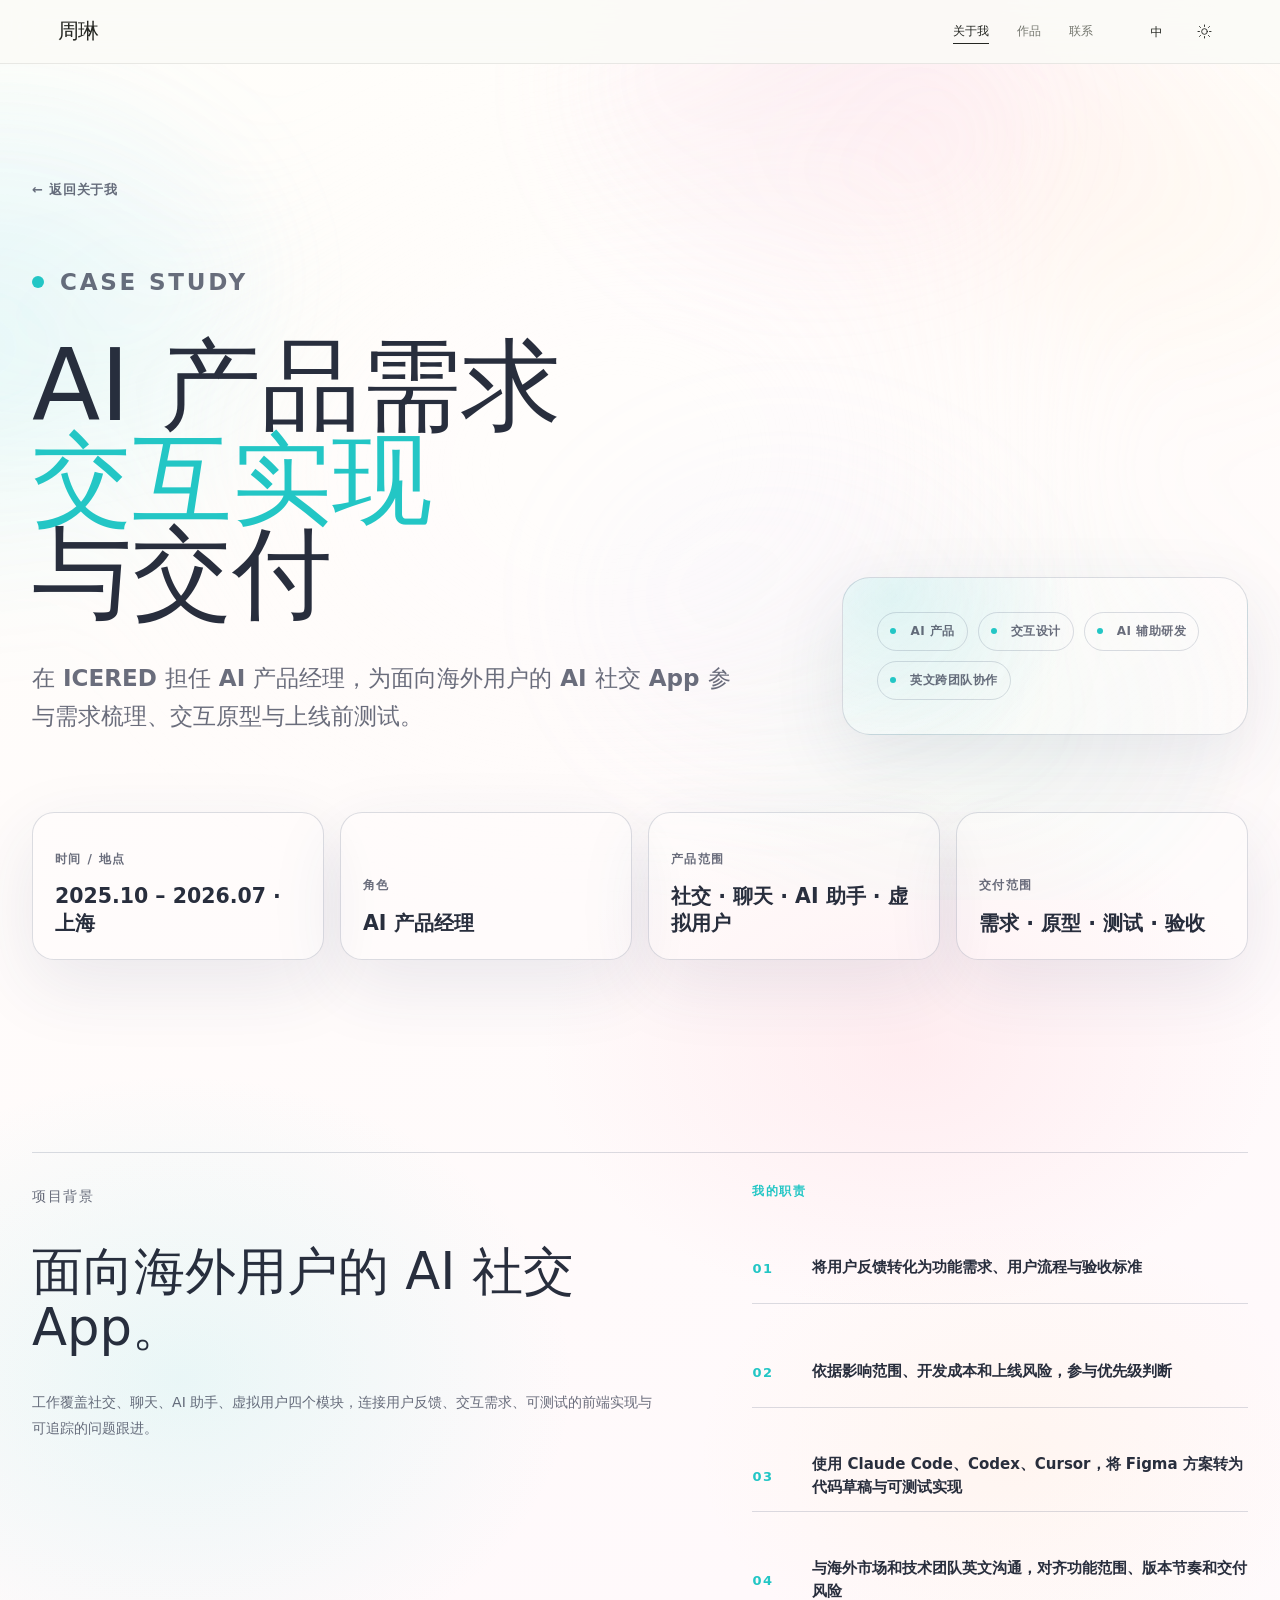
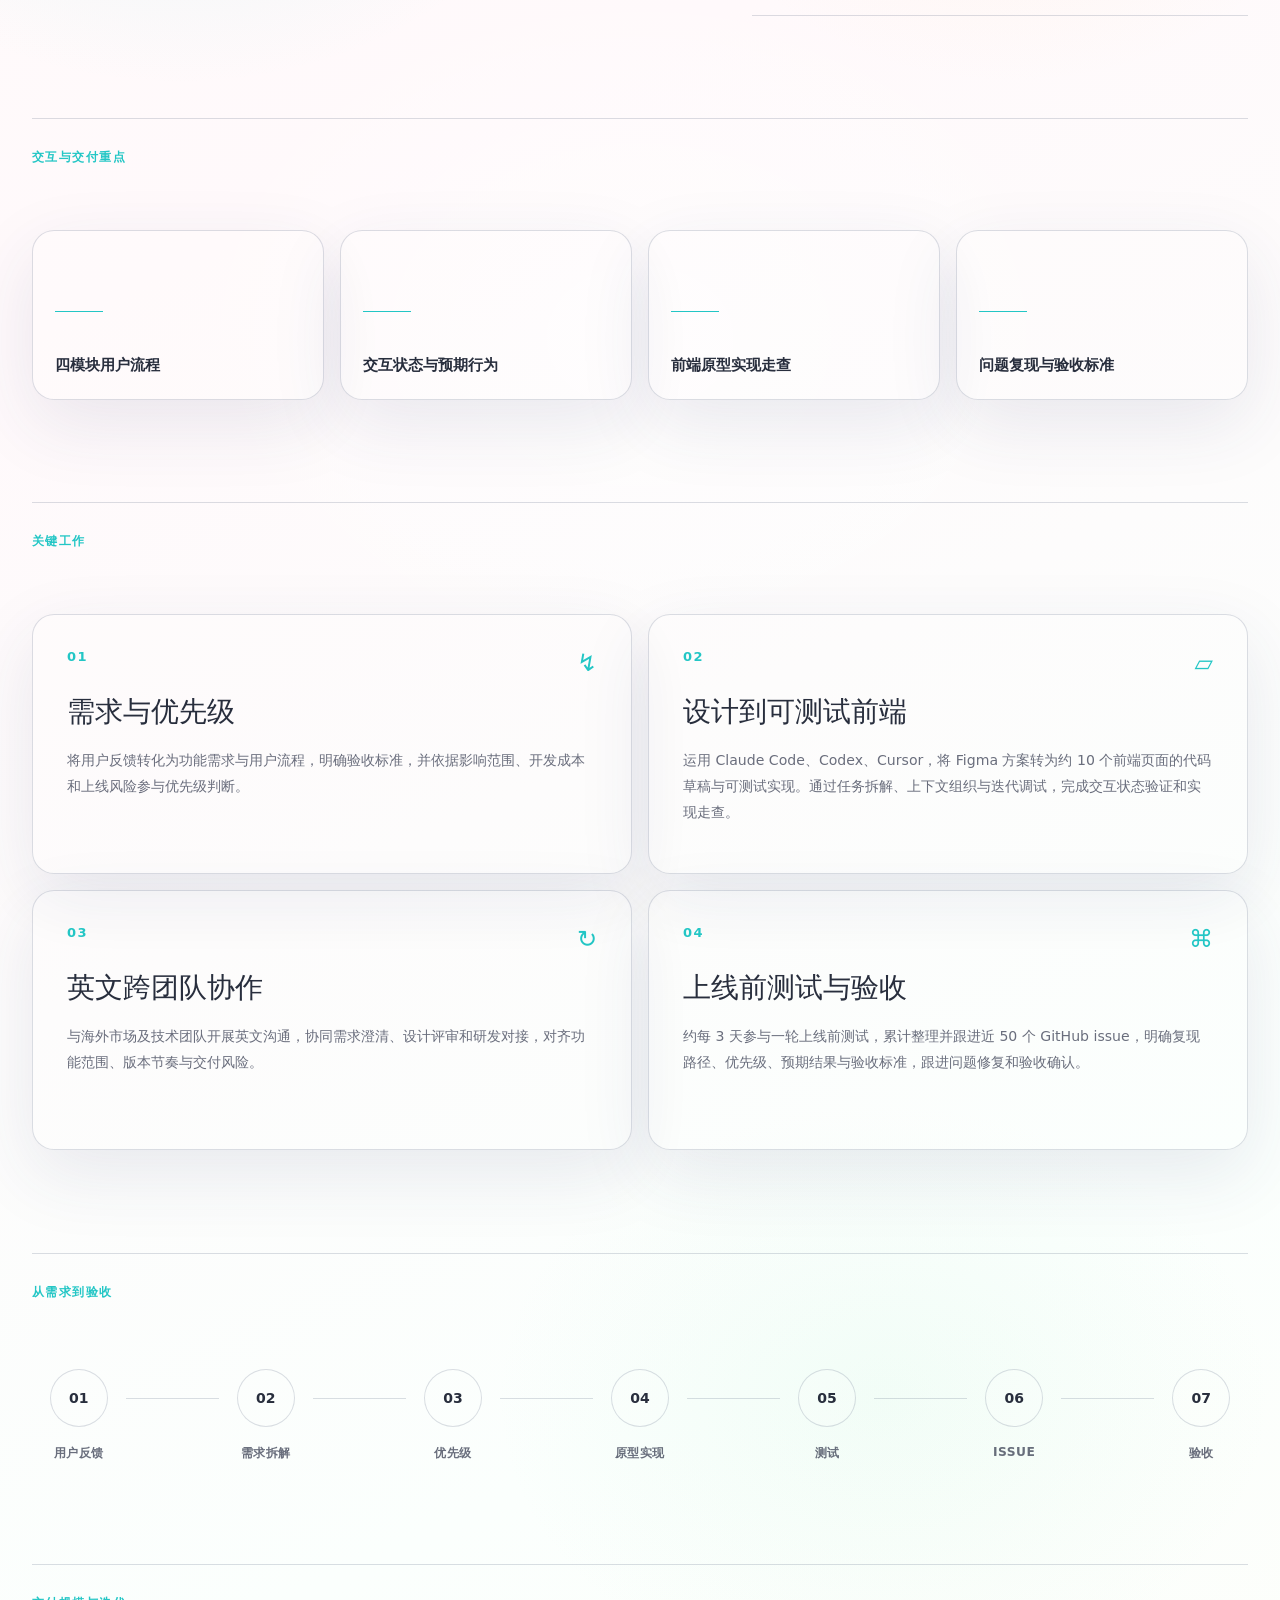
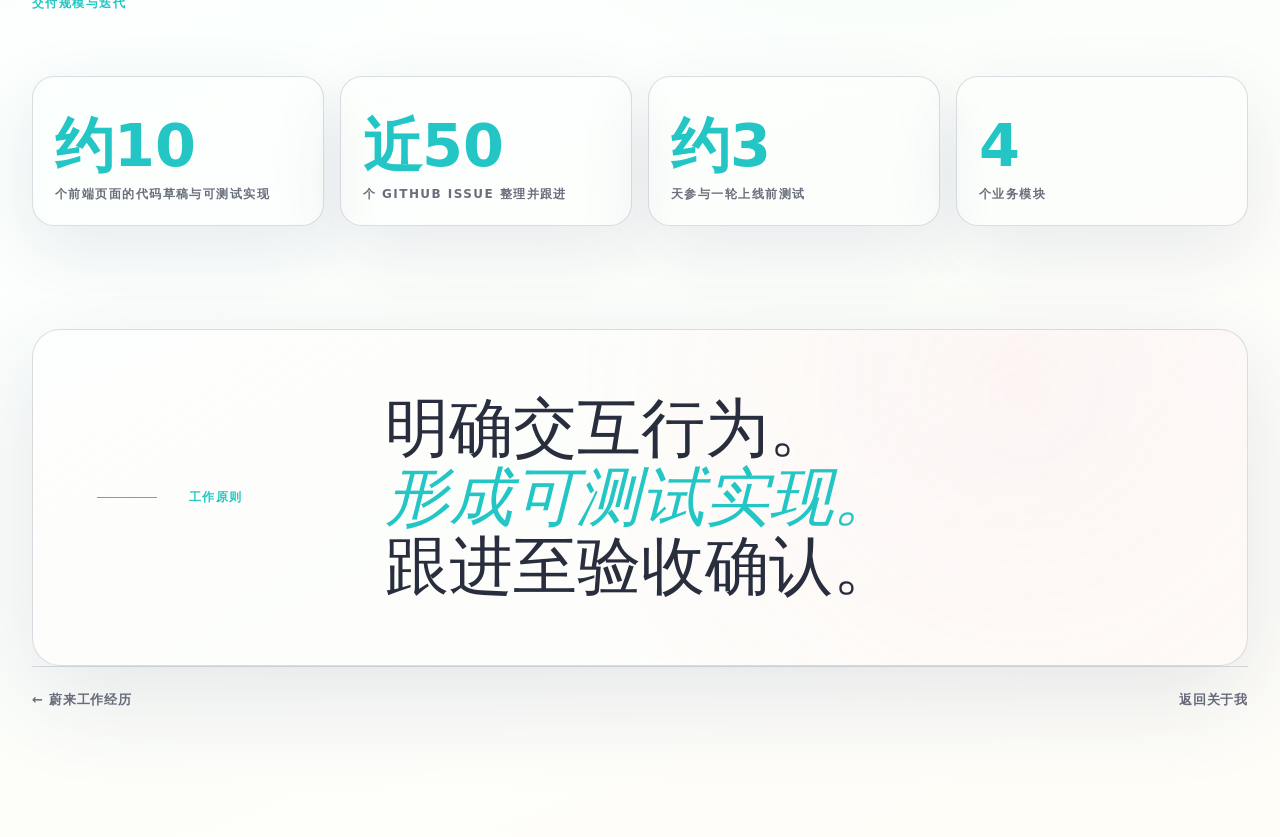
==== commit 8cc98d7e: "Unify About naming and refine profile content" ====
--- a/work/icered/index.html
+++ b/work/icered/index.html
@@ -8,7 +8,7 @@
       name="description"
       content="ICERED AI 产品经理经历，2025.10 至 2026.07：海外 AI 社交产品需求、交互原型、AI 辅助研发与测试验收。"
     >
-    <title>ICERED · 周琳 HMI 作品集</title>
+    <title>ICERED · 周琳作品集</title>
     <link rel="icon" type="image/png" href="assets/favicon.png?v=hmi-20261022">
     <link rel="apple-touch-icon" href="assets/favicon.png?v=hmi-20261022">
     <link rel="stylesheet" href="styles.css?v=hmi-20261022">
@@ -28,7 +28,7 @@
   <div class="global-header-inner">
     <a class="global-brand" href="index.html#home" aria-label="周琳 · 首页">周琳</a>
     <nav class="global-nav" id="global-navigation" aria-label="主导航">
-        <a href="index.html#about" data-nav="about">关于 / CV</a>
+        <a href="index.html#about" data-nav="about">关于我</a>
         <a href="work.html" data-nav="work">作品</a>
         <a href="index.html#contact" data-nav="contact">联系</a>
     </nav>
@@ -47,9 +47,9 @@
       <p class="detail-loading" data-i18n="experience.loading">正在加载经历...</p>
     </main>
 
-    <script src="experience-detail.js?v=ambient-20261022-2"></script>
+    <script src="experience-detail.js?v=about-20261026"></script>
     <script src="ambient.js?v=pointer-polish-20261022"></script>
     <script src="header-behavior.js?v=header-20261022"></script>
     <script src="click-feedback.js?v=pointer-polish-20261022"></script>
-  <script src="global-header.js?v=work-entry-20261023"></script></body>
+  <script src="global-header.js?v=about-20261026"></script></body>
 </html>
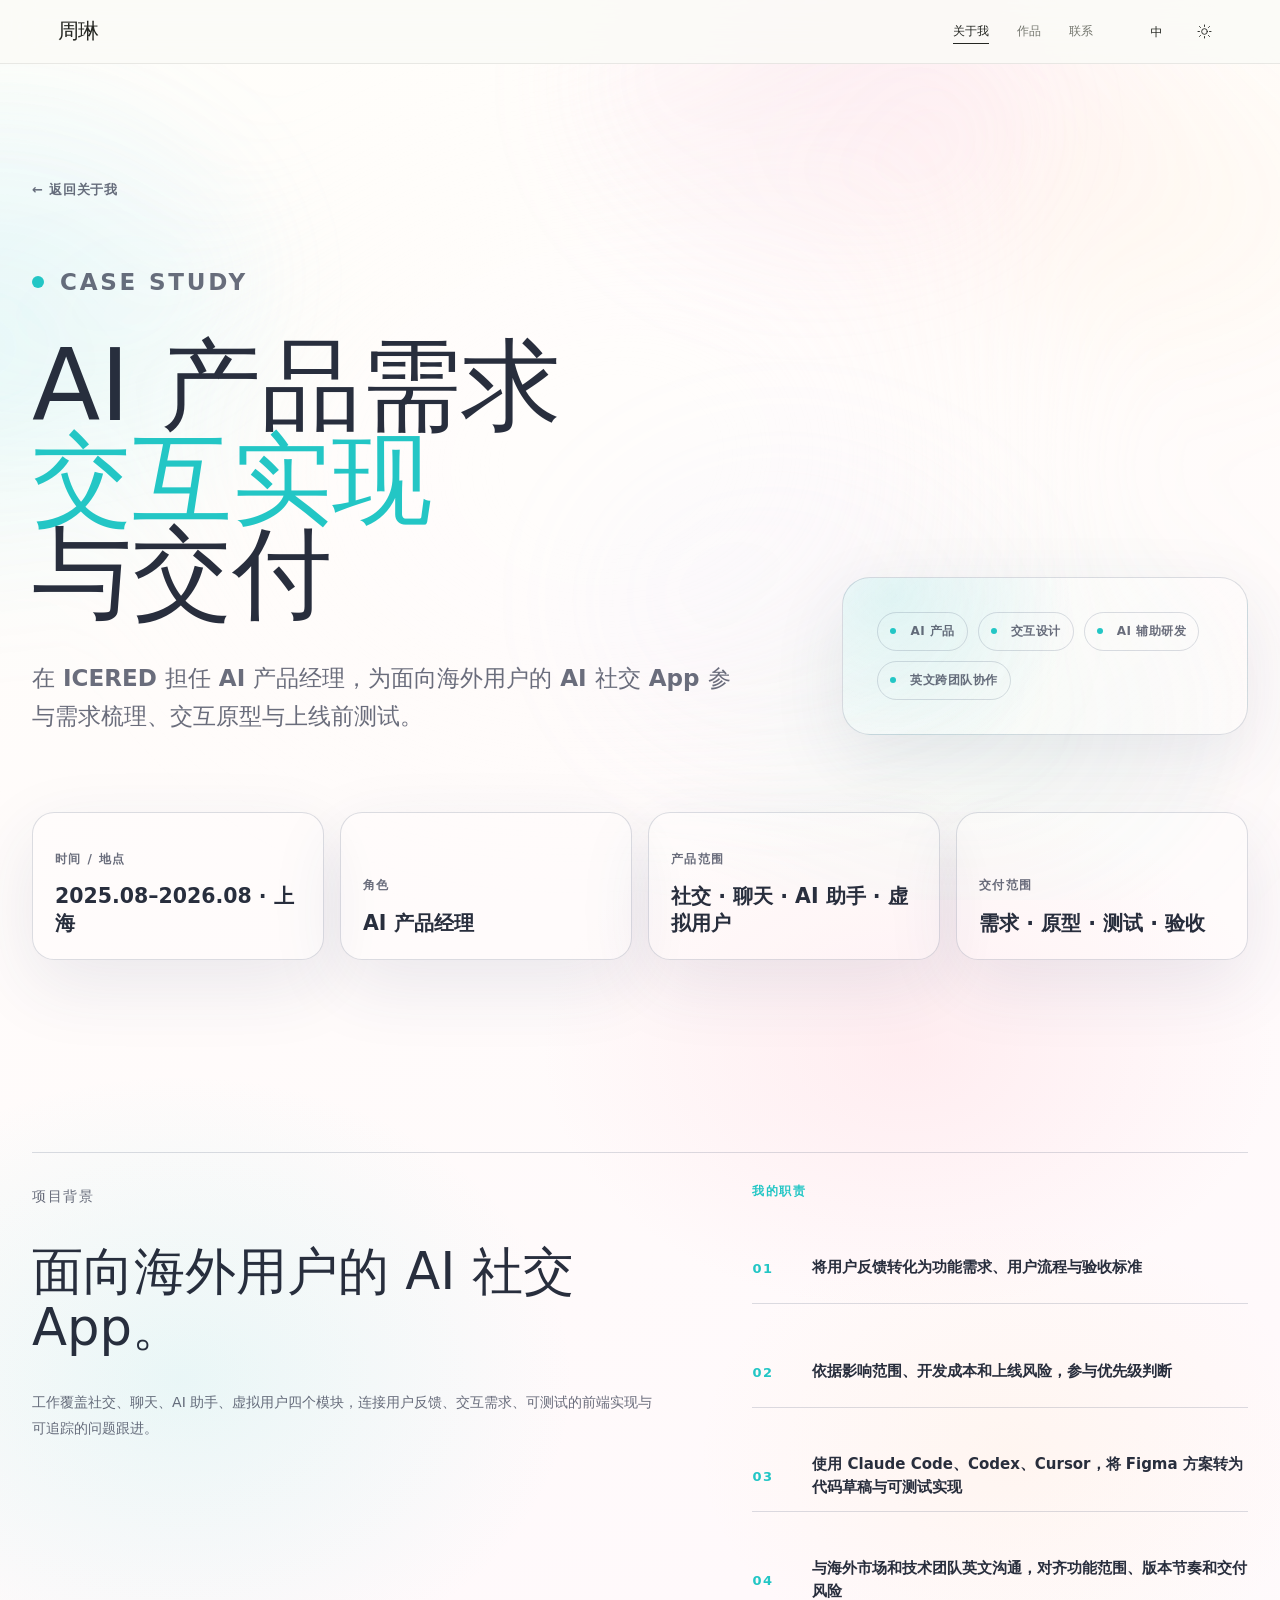
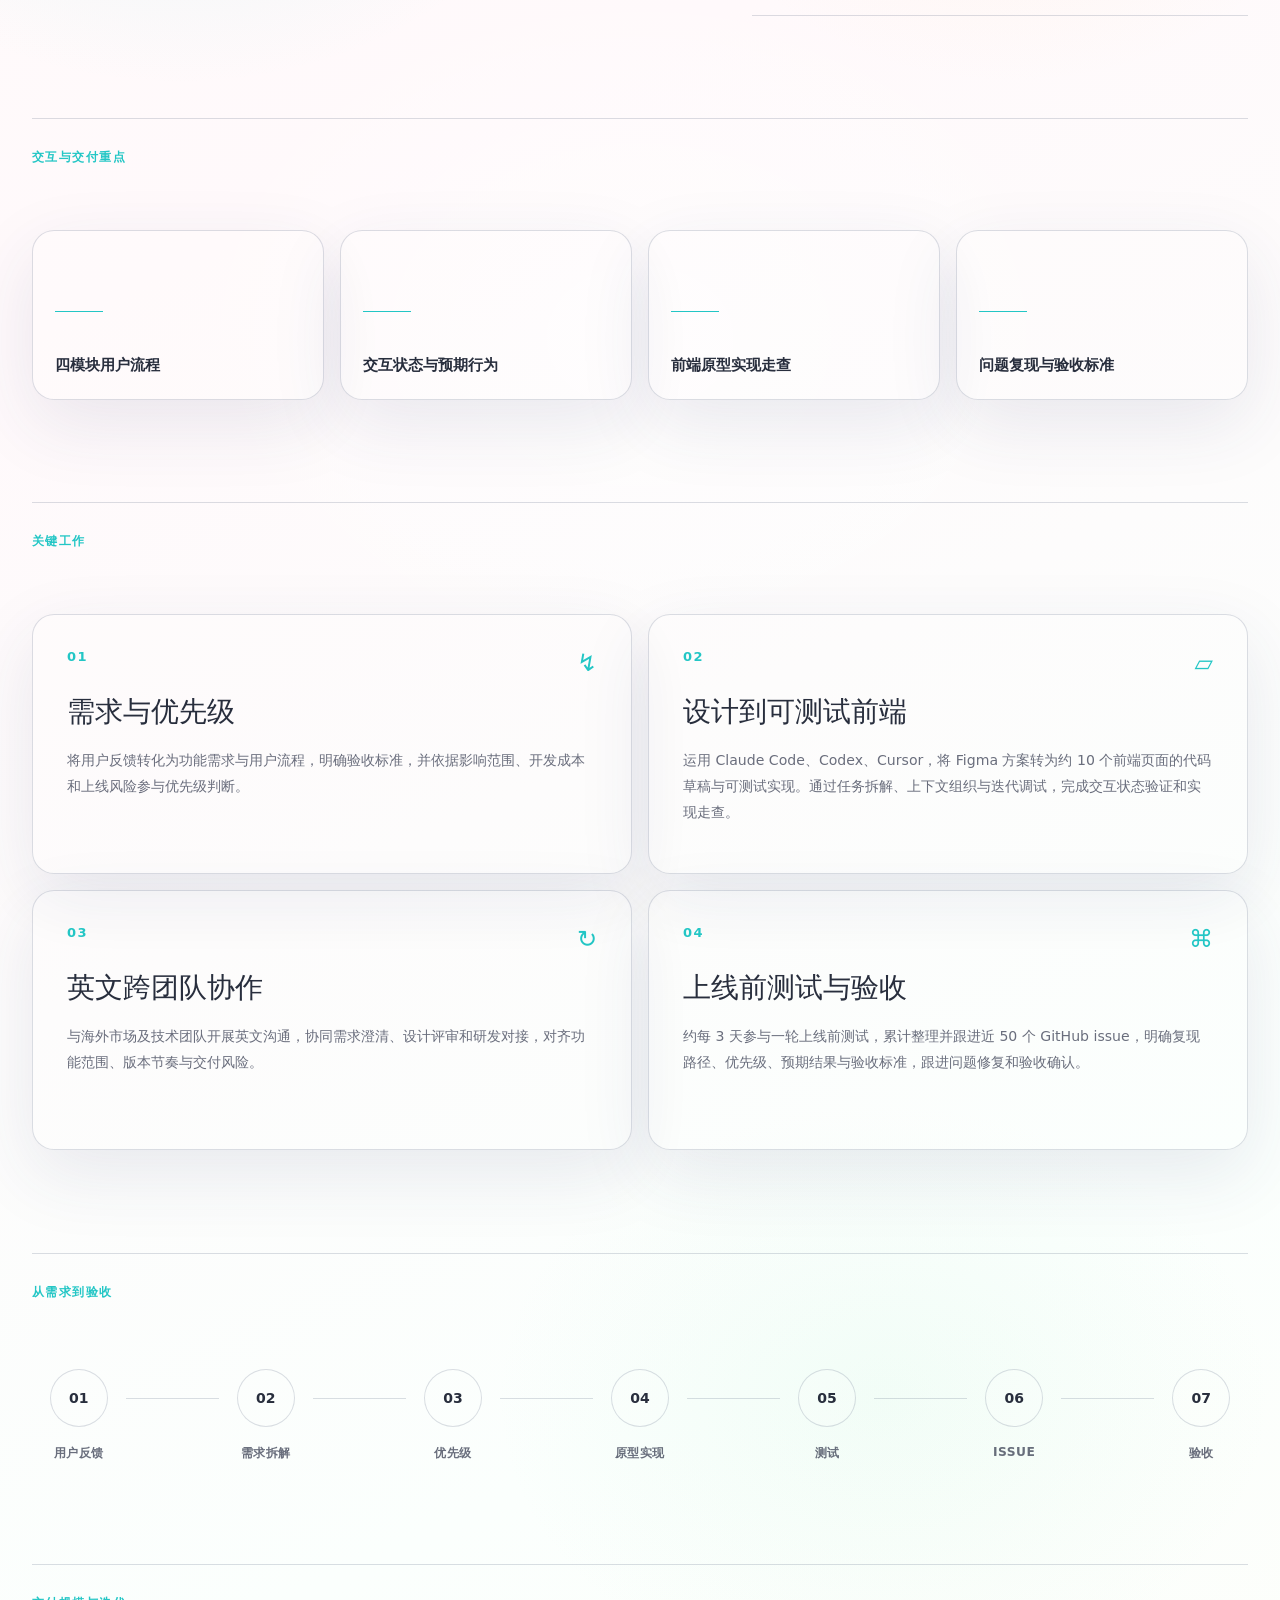
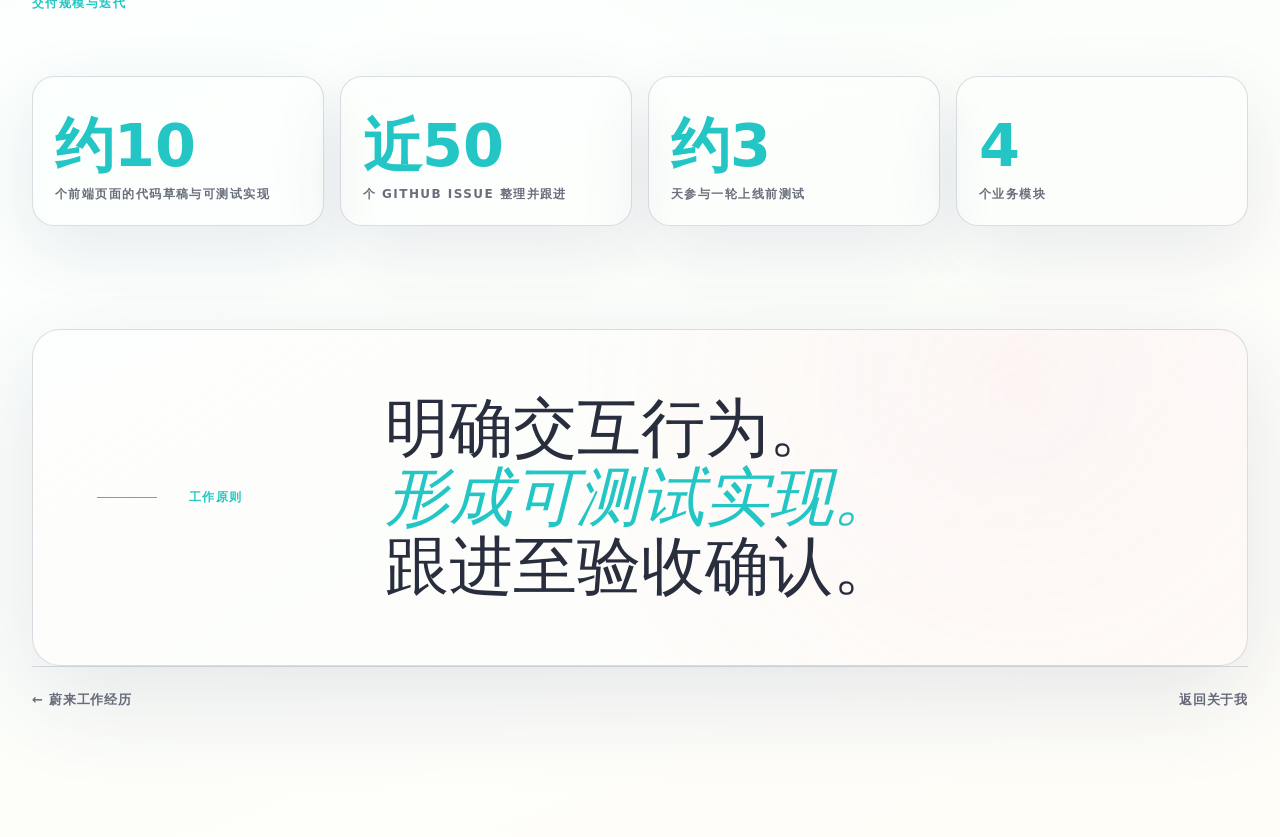
==== commit d176e2c0: "Update ICERED case page timeline" ====
--- a/work/icered/index.html
+++ b/work/icered/index.html
@@ -6,7 +6,7 @@
     <base href="../../">
     <meta
       name="description"
-      content="ICERED AI 产品经理经历，2025.10 至 2026.07：海外 AI 社交产品需求、交互原型、AI 辅助研发与测试验收。"
+      content="ICERED AI 产品经理经历，2025.08–2026.08：海外 AI 社交产品需求、交互原型、AI 辅助研发与测试验收。"
     >
     <title>ICERED · 周琳作品集</title>
     <link rel="icon" type="image/png" href="assets/favicon.png?v=hmi-20261022">
@@ -47,7 +47,7 @@
       <p class="detail-loading" data-i18n="experience.loading">正在加载经历...</p>
     </main>
 
-    <script src="experience-detail.js?v=about-20261026"></script>
+    <script src="experience-detail.js?v=icered-20261111"></script>
     <script src="ambient.js?v=pointer-polish-20261022"></script>
     <script src="header-behavior.js?v=header-20261022"></script>
     <script src="click-feedback.js?v=pointer-polish-20261022"></script>
